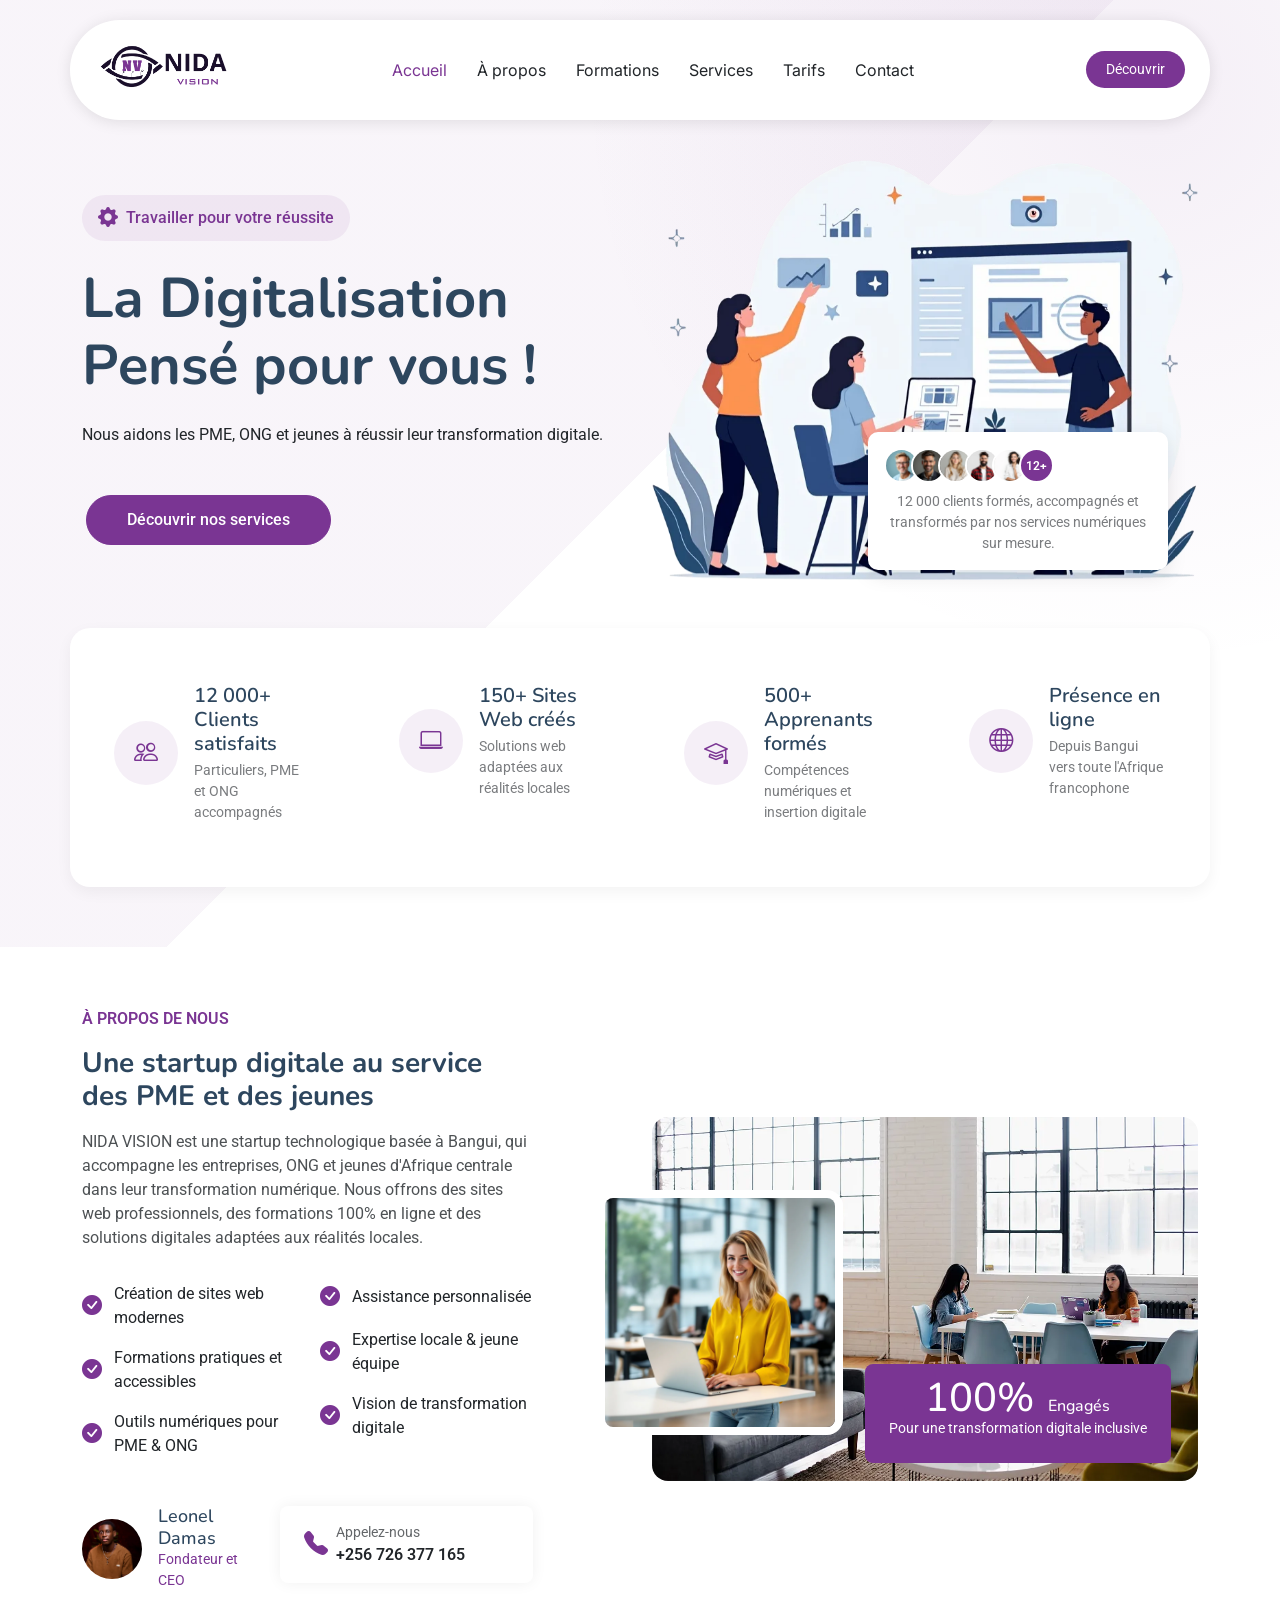
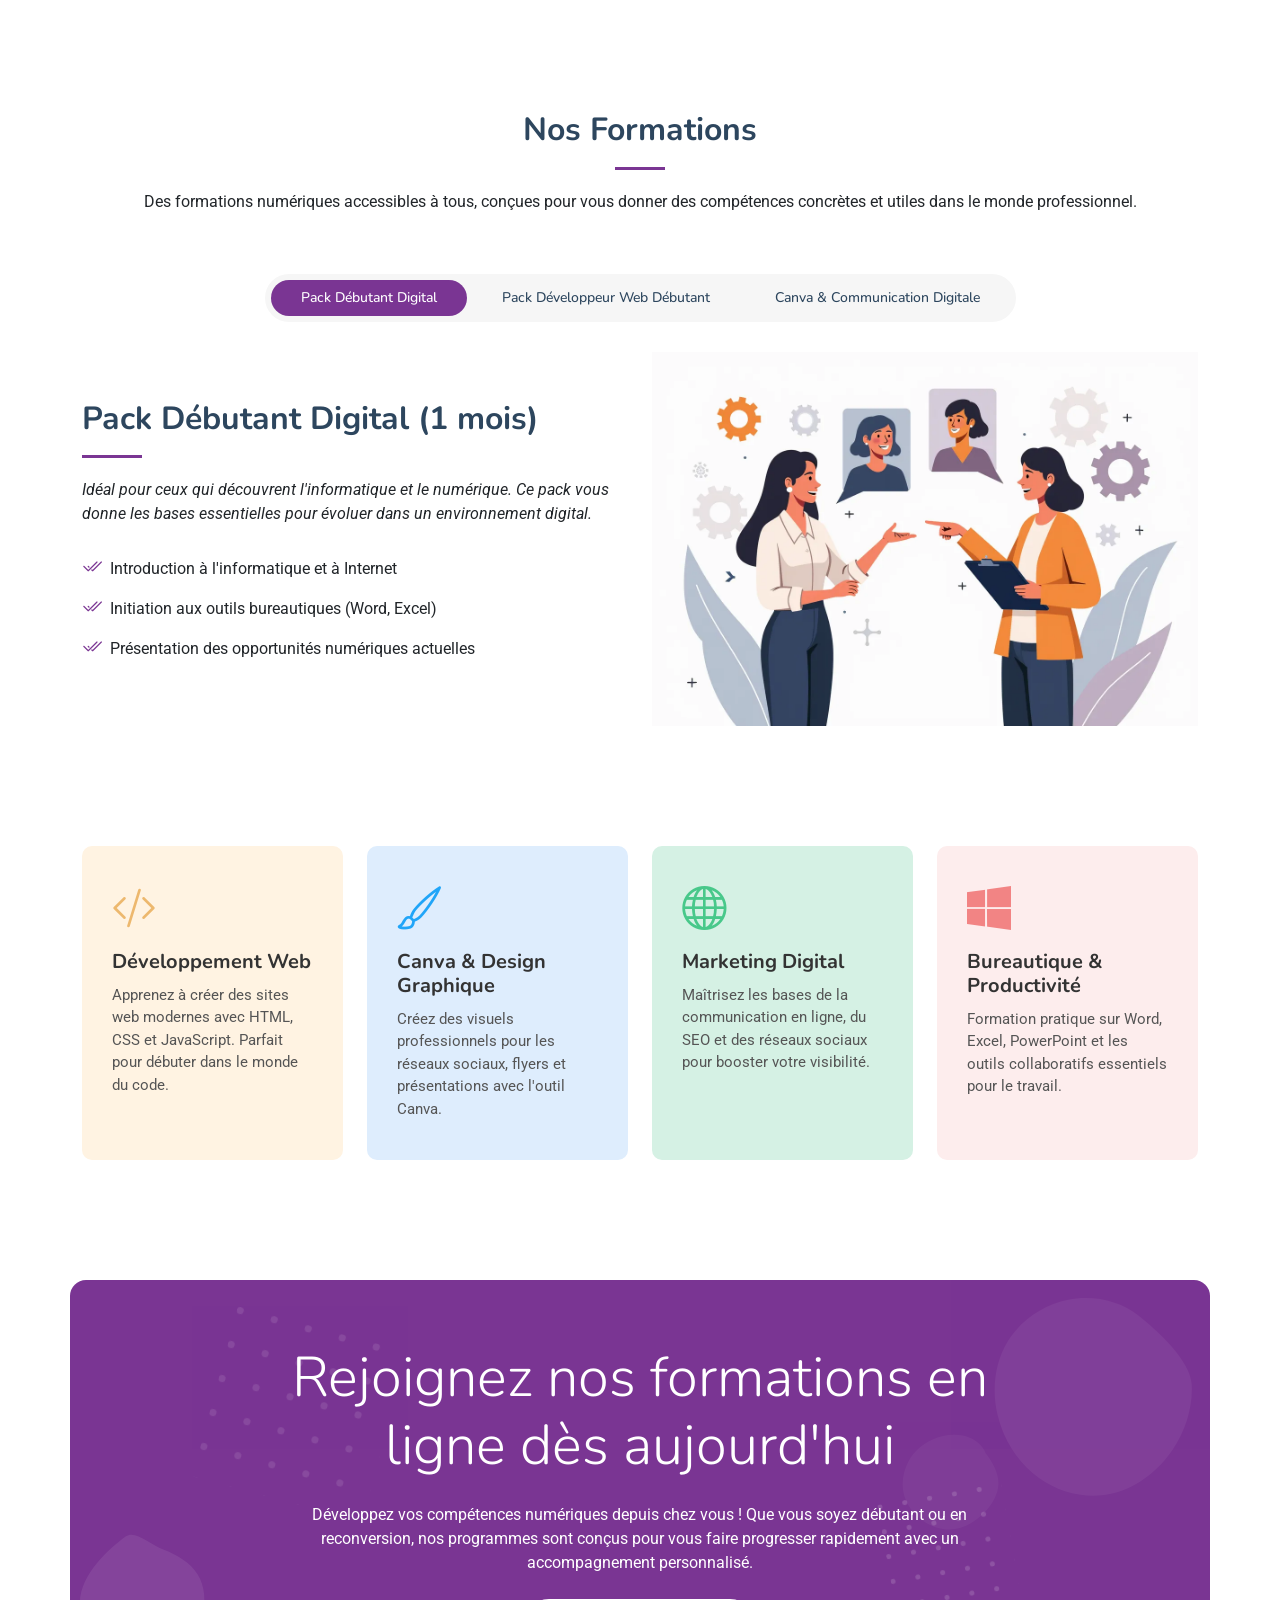
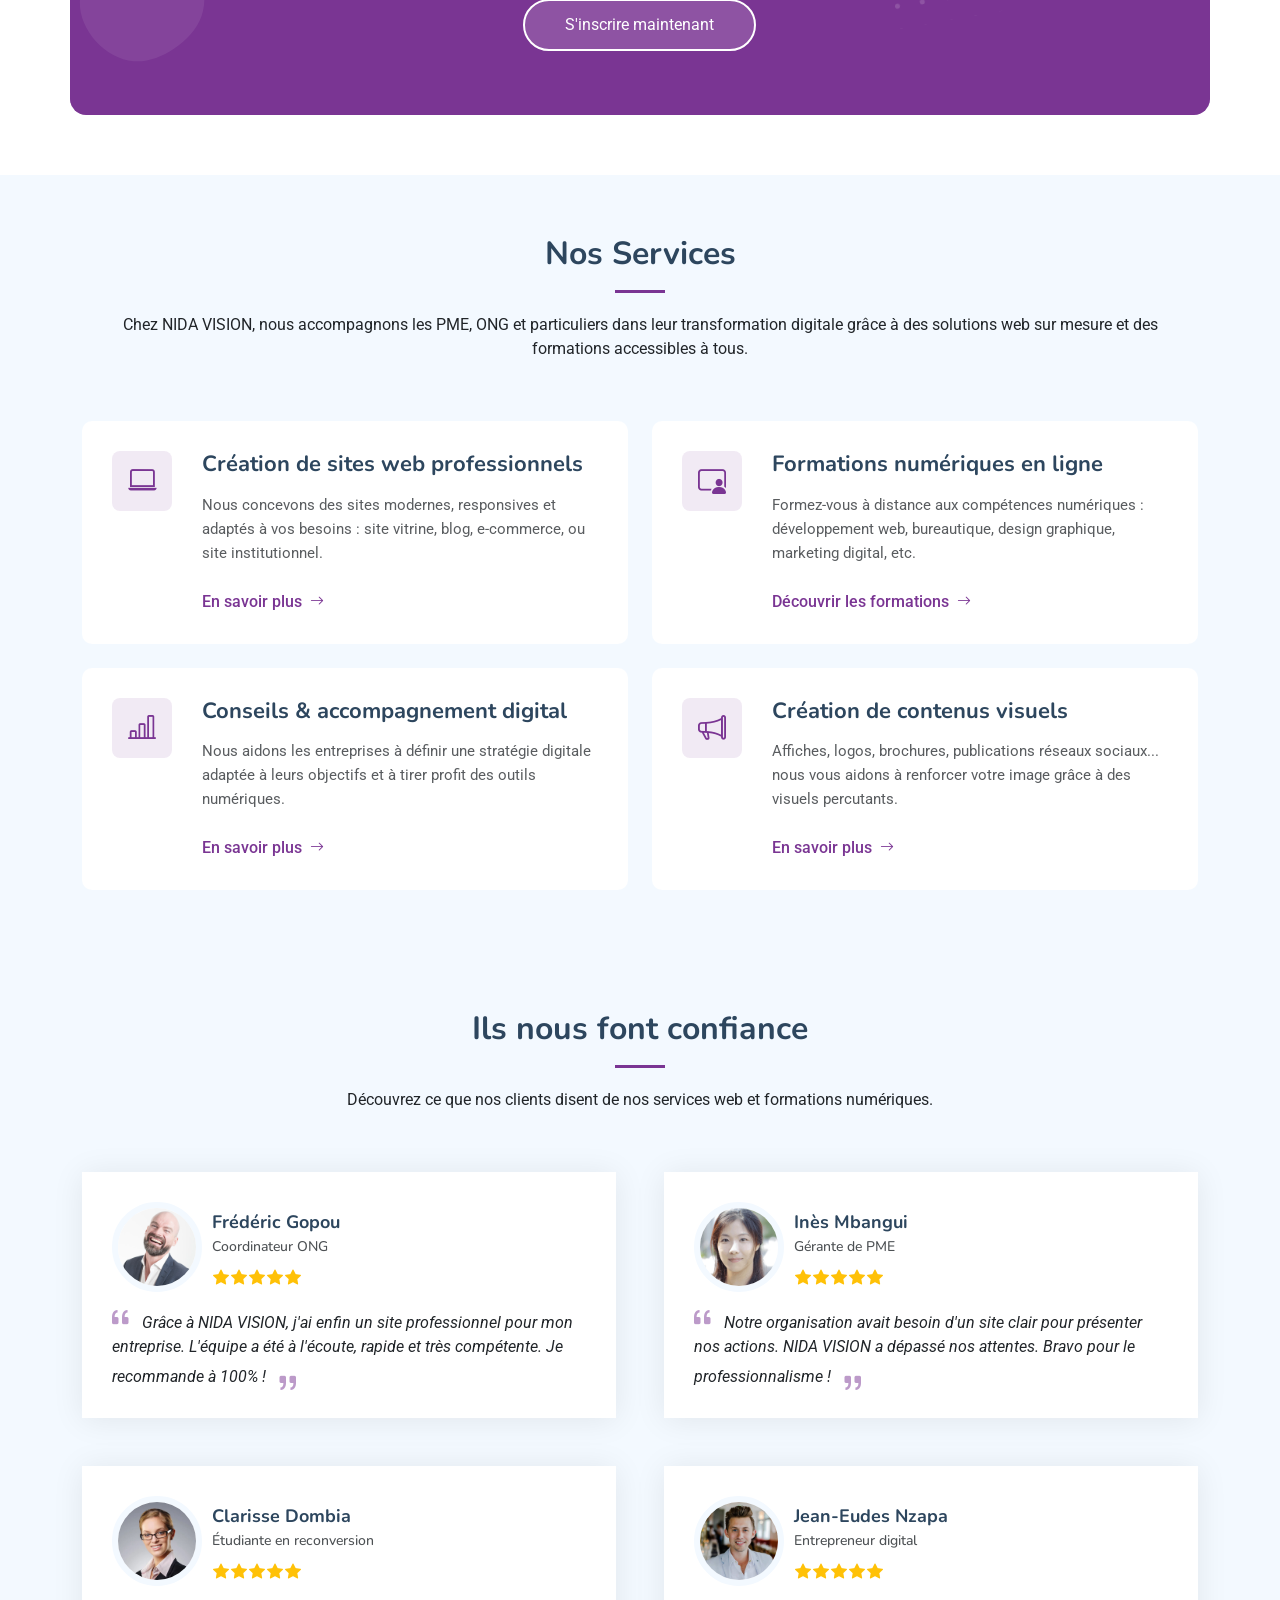
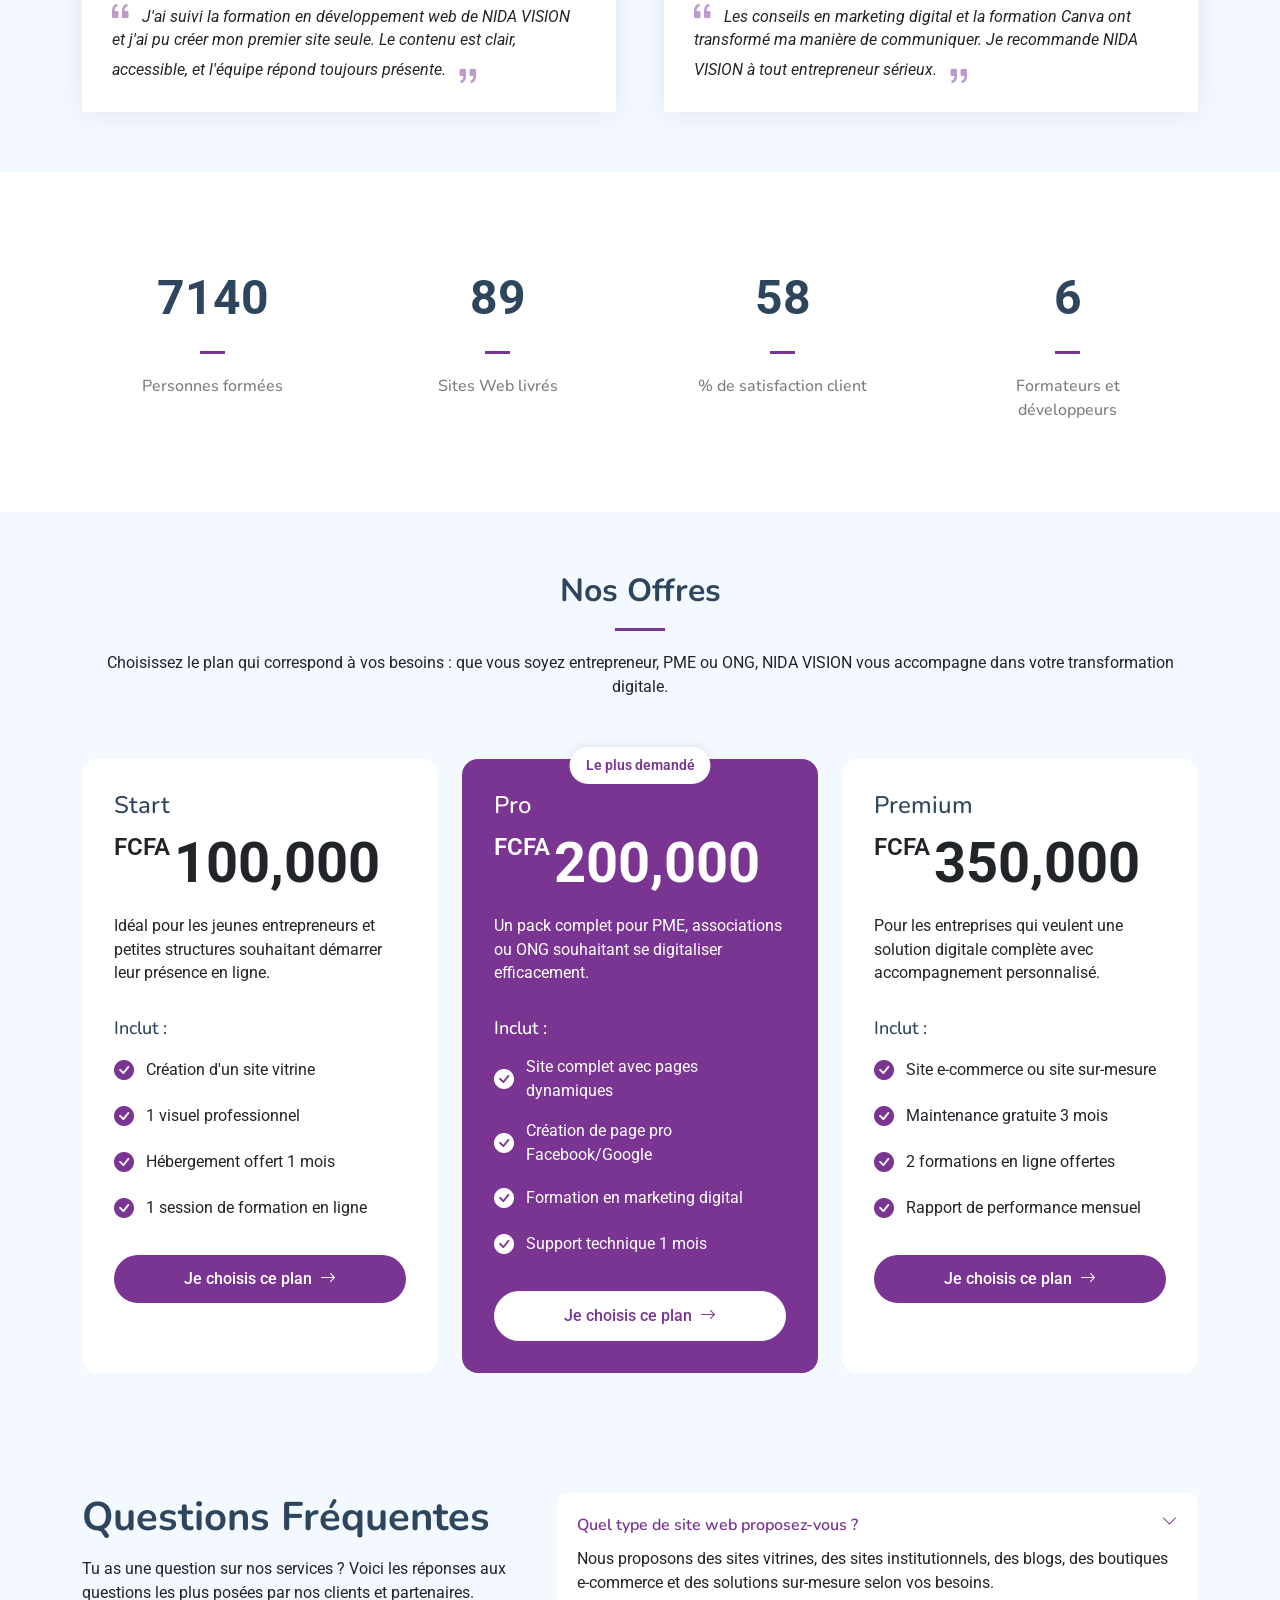
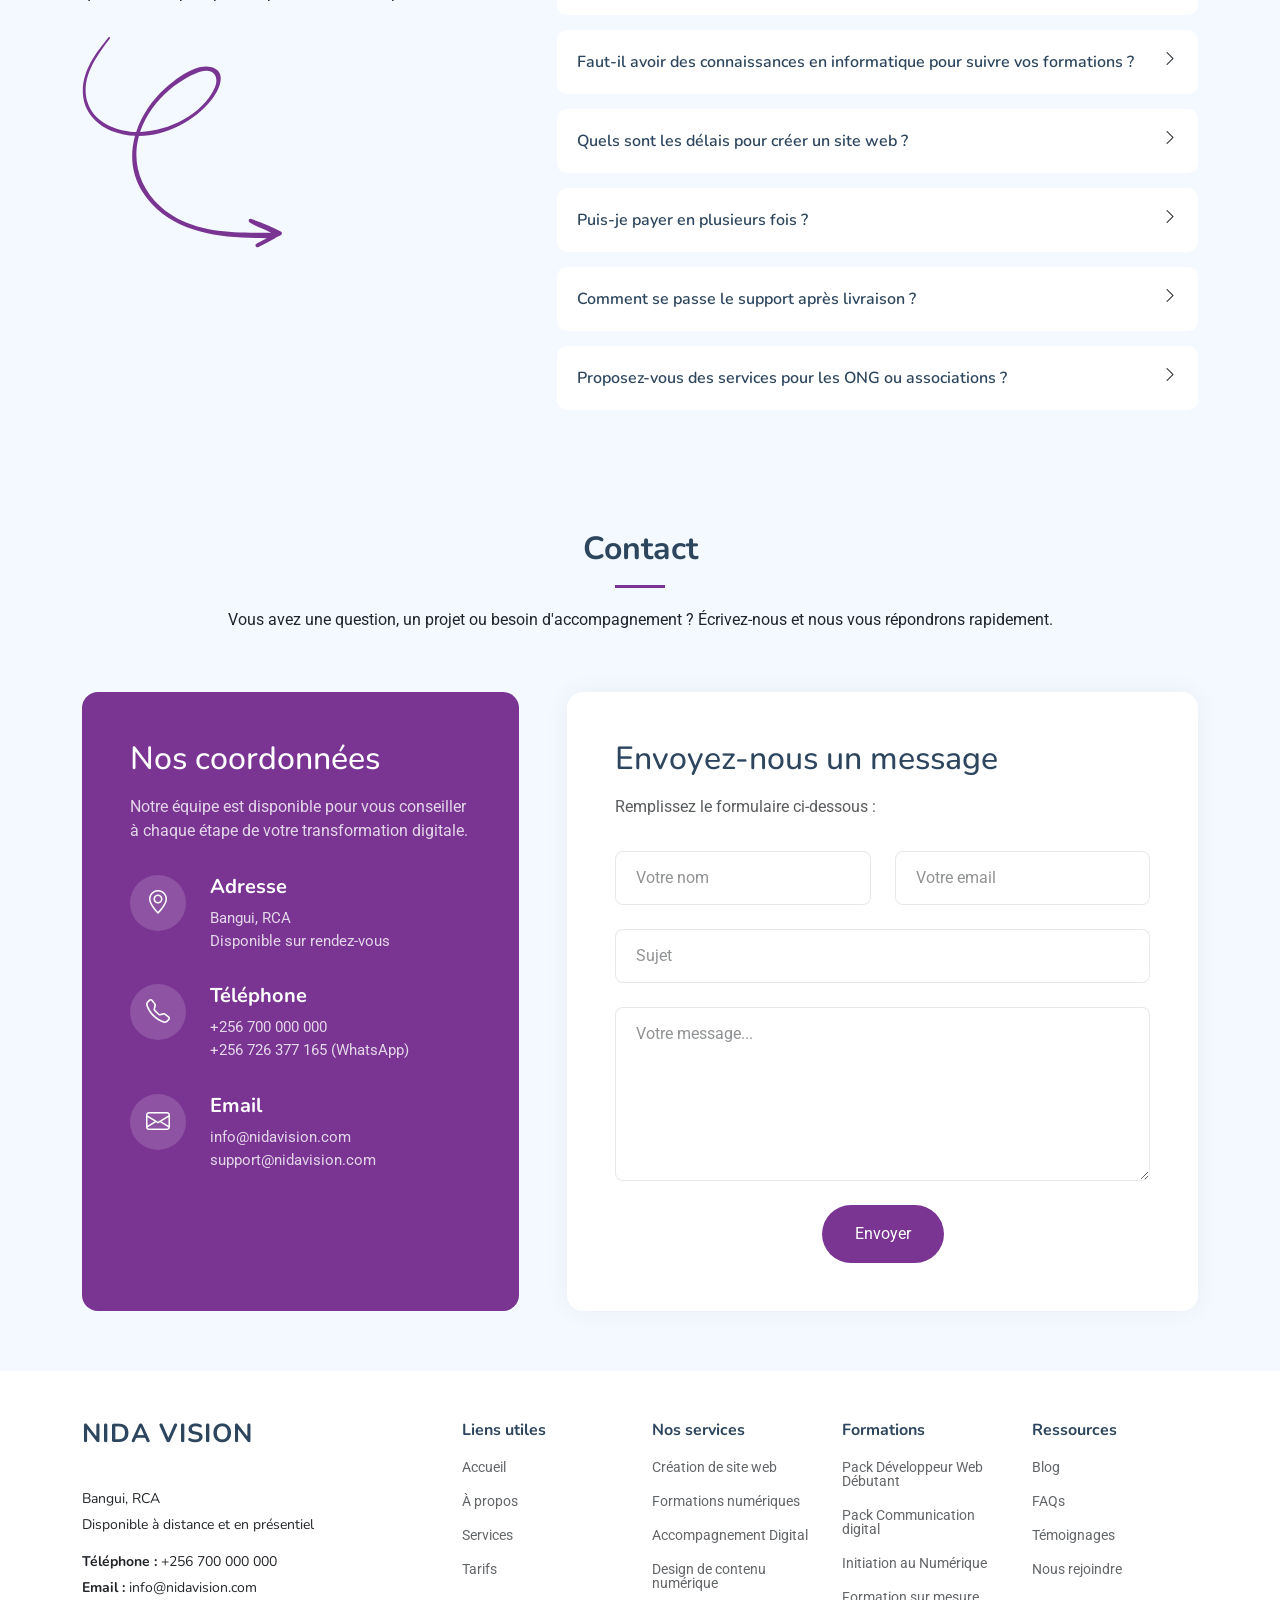
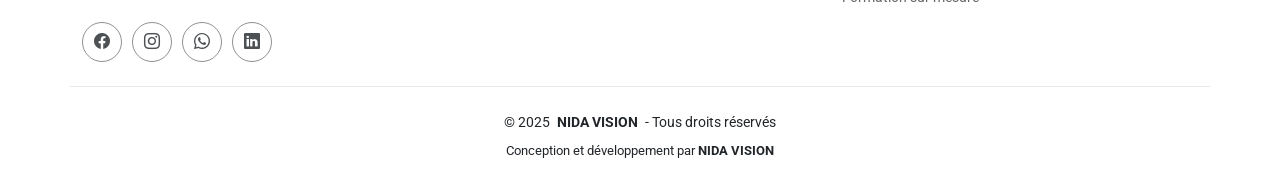
==== index.html @ 157d2151 "Premier commit - site Nida Vision" ====
<!DOCTYPE html>
<html lang="en">

<head>
  <meta charset="utf-8">
  <meta name="viewport" content="width=device-width, initial-scale=1.0">
  
  <title>NIDA VISION | Création de sites web professionnels & Formations numériques en ligne</title>
  
  <meta name="description" content="NIDA VISION est une startup basée à Bangui, spécialisée dans la création de sites internet pour PME et ONG, et dans les formations pratiques aux compétences numériques. Rejoignez la transformation digitale en Centrafrique.">
  
  <meta name="keywords" content="Nida Vision, création site web Bangui, agence web Centrafrique, formation numérique RCA, startup digitale Afrique, développement web, formation WordPress, compétences digitales, apprentissage en ligne, digitalisation PME RCA">
  
  <meta name="NIDA VISION" content="NIDA VISION">
  

  <!-- Favicons -->
  <link href="assets/logo/2.png" rel="icon">
  <link href="assets/img/apple-touch-icon.png" rel="apple-touch-icon">

  <!-- Fonts -->
  <link href="https://fonts.googleapis.com" rel="preconnect">
  <link href="https://fonts.gstatic.com" rel="preconnect" crossorigin>
  <link href="https://fonts.googleapis.com/css2?family=Roboto:ital,wght@0,100;0,300;0,400;0,500;0,700;0,900;1,100;1,300;1,400;1,500;1,700;1,900&family=Inter:wght@100;200;300;400;500;600;700;800;900&family=Nunito:ital,wght@0,200;0,300;0,400;0,500;0,600;0,700;0,800;0,900;1,200;1,300;1,400;1,500;1,600;1,700;1,800;1,900&display=swap" rel="stylesheet">

  <!-- Vendor CSS Files -->
  <link href="assets/vendor/bootstrap/css/bootstrap.min.css" rel="stylesheet">
  <link href="assets/vendor/bootstrap-icons/bootstrap-icons.css" rel="stylesheet">
  <link href="assets/vendor/aos/aos.css" rel="stylesheet">
  <link href="assets/vendor/glightbox/css/glightbox.min.css" rel="stylesheet">
  <link href="assets/vendor/swiper/swiper-bundle.min.css" rel="stylesheet">

  <!-- Main CSS File -->
  <link href="assets/css/main.css" rel="stylesheet">

  <!-- =======================================================
  * Template Name: iLanding
  * Template URL: https://bootstrapmade.com/ilanding-bootstrap-landing-page-template/
  * Updated: Nov 12 2024 with Bootstrap v5.3.3
  * Author: BootstrapMade.com
  * License: https://bootstrapmade.com/license/
  ======================================================== -->
</head>

<body class="index-page">

  <header id="header" class="header d-flex align-items-center fixed-top">
    <div class="header-container container-fluid container-xl position-relative d-flex align-items-center justify-content-between">

      <a href="index.html" class="logo d-flex align-items-center me-auto me-xl-0">
        <!-- Uncomment the line below if you also wish to use an image logo -->
        <img src="assets/logo/logo.png" alt=""> 
      </a>

      <nav id="navmenu" class="navmenu">
        <ul>
          <li><a href="#hero" class="active">Accueil</a></li>
          <li><a href="#about">À propos</a></li>
          <li><a href="#formation">Formations</a></li>
          <li><a href="#services">Services</a></li>
          <li><a href="#pricing">Tarifs</a></li>
          <li><a href="#contact">Contact</a></li>
        </ul>
        <i class="mobile-nav-toggle d-xl-none bi bi-list"></i>
      </nav>

      <a class="btn-getstarted" href="index.html#about">Découvrir</a>

    </div>
  </header>

  <main class="main">

    <!-- Hero Section -->
    <section id="hero" class="hero section">

      <div class="container" data-aos="fade-up" data-aos-delay="100">

        <div class="row align-items-center">
          <div class="col-lg-6">
            <div class="hero-content" data-aos="fade-up" data-aos-delay="200">
              <div class="company-badge mb-4">
                <i class="bi bi-gear-fill me-2"></i>
                Travailler pour votre réussite
              </div>

              <h1 class="mb-4">
                La Digitalisation<br>
                Pensé pour vous !<br>
                <span class="accent-text"></span>
              </h1>

              <p class="mb-4 mb-md-5">
                Nous aidons les PME, ONG et jeunes à réussir leur transformation digitale.
              </p>

              <div class="hero-buttons">
                <a href="#services" class="btn btn-primary me-0 me-sm-2 mx-1">Découvrir nos services</a>
              </div>
            </div>
          </div>

          <div class="col-lg-6">
            <div class="hero-image" data-aos="zoom-out" data-aos-delay="300">
              <img src="assets/img/illustration-1.webp" alt="Hero Image" class="img-fluid">

              <div class="customers-badge">
                <div class="customer-avatars">
                  <img src="assets/img/avatar-1.webp" alt="Customer 1" class="avatar">
                  <img src="assets/img/avatar-2.webp" alt="Customer 2" class="avatar">
                  <img src="assets/img/avatar-3.webp" alt="Customer 3" class="avatar">
                  <img src="assets/img/avatar-4.webp" alt="Customer 4" class="avatar">
                  <img src="assets/img/avatar-5.webp" alt="Customer 5" class="avatar">
                  <span class="avatar more">12+</span>
                </div>
                <p class="mb-0 mt-2">12 000 clients formés, accompagnés et transformés par nos services numériques sur mesure.</p>
              </div>
            </div>
          </div>
        </div>

        <div class="row stats-row gy-4 mt-5" data-aos="fade-up" data-aos-delay="500">
          <div class="col-lg-3 col-md-6">
            <div class="stat-item">
              <div class="stat-icon">
                <i class="bi bi-people"></i>
              </div>
              <div class="stat-content">
                <h4>12 000+ Clients satisfaits</h4>
                <p class="mb-0">Particuliers, PME et ONG accompagnés</p>
              </div>
            </div>
          </div>
          <div class="col-lg-3 col-md-6">
            <div class="stat-item">
              <div class="stat-icon">
                <i class="bi bi-laptop"></i>
              </div>
              <div class="stat-content">
                <h4>150+ Sites Web créés</h4>
                <p class="mb-0">Solutions web adaptées aux réalités locales</p>
              </div>
            </div>
          </div>
          <div class="col-lg-3 col-md-6">
            <div class="stat-item">
              <div class="stat-icon">
                <i class="bi bi-mortarboard"></i>
              </div>
              <div class="stat-content">
                <h4>500+ Apprenants formés</h4>
                <p class="mb-0">Compétences numériques et insertion digitale</p>
              </div>
            </div>
          </div>
          <div class="col-lg-3 col-md-6">
            <div class="stat-item">
              <div class="stat-icon">
                <i class="bi bi-globe"></i>
              </div>
              <div class="stat-content">
                <h4>Présence en ligne</h4>
                <p class="mb-0">Depuis Bangui vers toute l'Afrique francophone</p>
              </div>
            </div>
          </div>
        </div>        

    </section><!-- /Hero Section -->

    <!-- About Section -->
    <section id="about" class="about section">

      <div class="container" data-aos="fade-up" data-aos-delay="100">

        <div class="row gy-4 align-items-center justify-content-between">

          <div class="col-xl-5" data-aos="fade-up" data-aos-delay="200">
            <span class="about-meta">À PROPOS DE NOUS</span>
            <h2 class="about-title">Une startup digitale au service des PME et des jeunes</h2>
            <p class="about-description">
              NIDA VISION est une startup technologique basée à Bangui, qui accompagne les entreprises, ONG et jeunes d'Afrique centrale dans leur transformation numérique. 
              Nous offrons des sites web professionnels, des formations 100% en ligne et des solutions digitales adaptées aux réalités locales.
            </p>
          
            <div class="row feature-list-wrapper">
              <div class="col-md-6">
                <ul class="feature-list">
                  <li><i class="bi bi-check-circle-fill"></i> Création de sites web modernes</li>
                  <li><i class="bi bi-check-circle-fill"></i> Formations pratiques et accessibles</li>
                  <li><i class="bi bi-check-circle-fill"></i> Outils numériques pour PME & ONG</li>
                </ul>
              </div>
              <div class="col-md-6">
                <ul class="feature-list">
                  <li><i class="bi bi-check-circle-fill"></i> Assistance personnalisée</li>
                  <li><i class="bi bi-check-circle-fill"></i> Expertise locale & jeune équipe</li>
                  <li><i class="bi bi-check-circle-fill"></i> Vision de transformation digitale</li>
                </ul>
              </div>
            </div>
          
            <div class="info-wrapper">
              <div class="row gy-4">
                <div class="col-lg-5">
                  <div class="profile d-flex align-items-center gap-3">
                    <img src="assets/img/avatar-leonel.jpg" alt="Leonel Damas" class="profile-image">
                    <div>
                      <h4 class="profile-name">Leonel Damas</h4>
                      <p class="profile-position">Fondateur et CEO</p>
                    </div>
                  </div>
                </div>
                <div class="col-lg-7">
                  <div class="contact-info d-flex align-items-center gap-2">
                    <i class="bi bi-telephone-fill"></i>
                    <div>
                      <p class="contact-label">Appelez-nous</p>
                      <p class="contact-number">+256 726 377 165</p>
                    </div>
                  </div>
                </div>
              </div>
            </div>
          </div>
          
          <div class="col-xl-6" data-aos="fade-up" data-aos-delay="300">
            <div class="image-wrapper">
              <div class="images position-relative" data-aos="zoom-out" data-aos-delay="400">
                <img src="assets/img/about-5.webp" alt="Business Meeting" class="img-fluid main-image rounded-4">
                <img src="assets/img/about-2.webp" alt="Team Discussion" class="img-fluid small-image rounded-4">
              </div>
              <div class="experience-badge floating">
                <h3>100% <span>Engagés</span></h3>
                <p>Pour une transformation digitale inclusive</p>
              </div>              
            </div>
          </div>
        </div>

      </div>

    </section><!-- /About Section -->

  <!-- Formations Section -->
<section id="formation" class="features section">

  <!-- Section Title -->
  <div class="container section-title" data-aos="fade-up">
    <h2>Nos Formations</h2>
    <p>Des formations numériques accessibles à tous, conçues pour vous donner des compétences concrètes et utiles dans le monde professionnel.</p>
  </div><!-- End Section Title -->

  <div class="container">

    <div class="d-flex justify-content-center">

      <ul class="nav nav-tabs" data-aos="fade-up" data-aos-delay="100">

        <li class="nav-item">
          <a class="nav-link active show" data-bs-toggle="tab" data-bs-target="#features-tab-1">
            <h4>Pack Débutant Digital</h4>
          </a>
        </li>

        <li class="nav-item">
          <a class="nav-link" data-bs-toggle="tab" data-bs-target="#features-tab-2">
            <h4>Pack Développeur Web Débutant</h4>
          </a>
        </li>

        <li class="nav-item">
          <a class="nav-link" data-bs-toggle="tab" data-bs-target="#features-tab-3">
            <h4>Canva & Communication Digitale</h4>
          </a>
        </li>

      </ul>

    </div>

    <div class="tab-content" data-aos="fade-up" data-aos-delay="200">

      <!-- Pack 1 -->
      <div class="tab-pane fade active show" id="features-tab-1">
        <div class="row">
          <div class="col-lg-6 order-2 order-lg-1 mt-3 mt-lg-0 d-flex flex-column justify-content-center">
            <h3>Pack Débutant Digital (1 mois)</h3>
            <p class="fst-italic">
              Idéal pour ceux qui découvrent l'informatique et le numérique. Ce pack vous donne les bases essentielles pour évoluer dans un environnement digital.
            </p>
            <ul>
              <li><i class="bi bi-check2-all"></i> Introduction à l'informatique et à Internet</li>
              <li><i class="bi bi-check2-all"></i> Initiation aux outils bureautiques (Word, Excel)</li>
              <li><i class="bi bi-check2-all"></i> Présentation des opportunités numériques actuelles</li>
            </ul>
          </div>
          <div class="col-lg-6 order-1 order-lg-2 text-center">
            <img src="assets/img/features-illustration-3.webp" alt="Pack Débutant Digital" class="img-fluid">
          </div>
        </div>
      </div>

      <!-- Pack 2 (Dev Web) -->
      <div class="tab-pane fade" id="features-tab-2">
        <div class="row">
          <div class="col-lg-6 order-2 order-lg-1 mt-3 mt-lg-0 d-flex flex-column justify-content-center">
            <h3>Pack Développeur Web Débutant (2 mois)</h3>
            <p class="fst-italic">
              Cette formation vous initie au développement web, avec des bases solides en HTML, CSS et JavaScript. Elle est conçue pour ceux qui souhaitent commencer une carrière tech.
            </p>
            <ul>
              <li><i class="bi bi-check2-all"></i> Bases du HTML et structuration de pages web</li>
              <li><i class="bi bi-check2-all"></i> Mise en forme avec CSS (flex, grid, responsive)</li>
              <li><i class="bi bi-check2-all"></i> Introduction à JavaScript (interactions simples)</li>
              <li><i class="bi bi-check2-all"></i> Projet final : création d'un mini-site web</li>
            </ul>
          </div>
          <div class="col-lg-6 order-1 order-lg-2 text-center">
            <img src="assets/img/illustration-1.webp" alt="Formation Développeur Web" class="img-fluid">
          </div>
        </div>
      </div>

      <!-- Pack 3 -->
      <div class="tab-pane fade" id="features-tab-3">
        <div class="row">
          <div class="col-lg-6 order-2 order-lg-1 mt-3 mt-lg-0 d-flex flex-column justify-content-center">
            <h3>Canva & Communication Digitale (3 semaines)</h3>
            <ul>
              <li><i class="bi bi-check2-all"></i> Création de visuels professionnels avec Canva</li>
              <li><i class="bi bi-check2-all"></i> Notions de branding, identité visuelle et réseaux sociaux</li>
              <li><i class="bi bi-check2-all"></i> Outils gratuits pour les petites structures</li>
            </ul>
            <p class="fst-italic">
              Idéal pour les jeunes entrepreneurs, community managers débutants ou ONG souhaitant mieux communiquer en ligne.
            </p>
          </div>
          <div class="col-lg-6 order-1 order-lg-2 text-center">
            <img src="assets/img/features-illustration-2.webp" alt="Formation Canva" class="img-fluid">
          </div>
        </div>
      </div>

    </div>

  </div>

</section>
<!-- /Formations Section -->

    <!-- Features Cards Section -->
<section id="features-cards" class="features-cards section">
  <div class="container">
    <div class="row gy-4">

      <div class="col-xl-3 col-md-6" data-aos="zoom-in" data-aos-delay="100">
        <div class="feature-box orange">
          <i class="bi bi-code-slash"></i>
          <h4>Développement Web</h4>
          <p>Apprenez à créer des sites web modernes avec HTML, CSS et JavaScript. Parfait pour débuter dans le monde du code.</p>
        </div>
      </div><!-- End Feature Box-->

      <div class="col-xl-3 col-md-6" data-aos="zoom-in" data-aos-delay="200">
        <div class="feature-box blue">
          <i class="bi bi-brush"></i>
          <h4>Canva & Design Graphique</h4>
          <p>Créez des visuels professionnels pour les réseaux sociaux, flyers et présentations avec l'outil Canva.</p>
        </div>
      </div><!-- End Feature Box-->

      <div class="col-xl-3 col-md-6" data-aos="zoom-in" data-aos-delay="300">
        <div class="feature-box green">
          <i class="bi bi-globe"></i>
          <h4>Marketing Digital</h4>
          <p>Maîtrisez les bases de la communication en ligne, du SEO et des réseaux sociaux pour booster votre visibilité.</p>
        </div>
      </div><!-- End Feature Box-->

      <div class="col-xl-3 col-md-6" data-aos="zoom-in" data-aos-delay="400">
        <div class="feature-box red">
          <i class="bi bi-windows"></i>
          <h4>Bureautique & Productivité</h4>
          <p>Formation pratique sur Word, Excel, PowerPoint et les outils collaboratifs essentiels pour le travail.</p>
        </div>
      </div><!-- End Feature Box-->

    </div>
  </div>
</section>
<!-- /Features Cards Section -->

   <!-- Call To Action Section -->
<section id="call-to-action" class="call-to-action section">

  <div class="container" data-aos="fade-up" data-aos-delay="100">

    <div class="row content justify-content-center align-items-center position-relative">
      <div class="col-lg-8 mx-auto text-center">
        <h2 class="display-4 mb-4">Rejoignez nos formations en ligne dès aujourd'hui</h2>
        <p class="mb-4">Développez vos compétences numériques depuis chez vous ! Que vous soyez débutant ou en reconversion, nos programmes sont conçus pour vous faire progresser rapidement avec un accompagnement personnalisé.</p>
        <a href="formation-application.html" target="_blank" class="btn btn-cta">S'inscrire maintenant</a>
      </div>

      <!-- Abstract Background Elements -->
      <div class="shape shape-1">
        <svg viewBox="0 0 200 200" xmlns="http://www.w3.org/2000/svg">
          <path d="M47.1,-57.1C59.9,-45.6,68.5,-28.9,71.4,-10.9C74.2,7.1,71.3,26.3,61.5,41.1C51.7,55.9,35,66.2,16.9,69.2C-1.3,72.2,-21,67.8,-36.9,57.9C-52.8,48,-64.9,32.6,-69.1,15.1C-73.3,-2.4,-69.5,-22,-59.4,-37.1C-49.3,-52.2,-32.8,-62.9,-15.7,-64.9C1.5,-67,34.3,-68.5,47.1,-57.1Z" transform="translate(100 100)"></path>
        </svg>
      </div>

      <div class="shape shape-2">
        <svg viewBox="0 0 200 200" xmlns="http://www.w3.org/2000/svg">
          <path d="M41.3,-49.1C54.4,-39.3,66.6,-27.2,71.1,-12.1C75.6,3,72.4,20.9,63.3,34.4C54.2,47.9,39.2,56.9,23.2,62.3C7.1,67.7,-10,69.4,-24.8,64.1C-39.7,58.8,-52.3,46.5,-60.1,31.5C-67.9,16.4,-70.9,-1.4,-66.3,-16.6C-61.8,-31.8,-49.7,-44.3,-36.3,-54C-22.9,-63.7,-8.2,-70.6,3.6,-75.1C15.4,-79.6,28.2,-58.9,41.3,-49.1Z" transform="translate(100 100)"></path>
        </svg>
      </div>

      <!-- Dot Pattern Groups -->
      <div class="dots dots-1">
        <svg viewBox="0 0 100 100" xmlns="http://www.w3.org/2000/svg">
          <pattern id="dot-pattern" x="0" y="0" width="20" height="20" patternUnits="userSpaceOnUse">
            <circle cx="2" cy="2" r="2" fill="currentColor"></circle>
          </pattern>
          <rect width="100" height="100" fill="url(#dot-pattern)"></rect>
        </svg>
      </div>

      <div class="dots dots-2">
        <svg viewBox="0 0 100 100" xmlns="http://www.w3.org/2000/svg">
          <pattern id="dot-pattern-2" x="0" y="0" width="20" height="20" patternUnits="userSpaceOnUse">
            <circle cx="2" cy="2" r="2" fill="currentColor"></circle>
          </pattern>
          <rect width="100" height="100" fill="url(#dot-pattern-2)"></rect>
        </svg>
      </div>

      <div class="shape shape-3">
        <svg viewBox="0 0 200 200" xmlns="http://www.w3.org/2000/svg">
          <path d="M43.3,-57.1C57.4,-46.5,71.1,-32.6,75.3,-16.2C79.5,0.2,74.2,19.1,65.1,35.3C56,51.5,43.1,65,27.4,71.7C11.7,78.4,-6.8,78.3,-23.9,72.4C-41,66.5,-56.7,54.8,-65.4,39.2C-74.1,23.6,-75.8,4,-71.7,-13.2C-67.6,-30.4,-57.7,-45.2,-44.3,-56.1C-30.9,-67,-15.5,-74,0.7,-74.9C16.8,-75.8,33.7,-70.7,43.3,-57.1Z" transform="translate(100 100)"></path>
        </svg>
      </div>
    </div>

  </div>

</section>
<!-- /Call To Action Section -->

  <!-- Services Section -->
<section id="services" class="services section light-background">

  <!-- Section Title -->
  <div class="container section-title" data-aos="fade-up">
    <h2>Nos Services</h2>
    <p>Chez NIDA VISION, nous accompagnons les PME, ONG et particuliers dans leur transformation digitale grâce à des solutions web sur mesure et des formations accessibles à tous.</p>
  </div><!-- End Section Title -->

  <div class="container" data-aos="fade-up" data-aos-delay="100">
    <div class="row g-4">

      <div class="col-lg-6" data-aos="fade-up" data-aos-delay="100">
        <div class="service-card d-flex">
          <div class="icon flex-shrink-0">
            <i class="bi bi-laptop"></i>
          </div>
          <div>
            <h3>Création de sites web professionnels</h3>
            <p>Nous concevons des sites modernes, responsives et adaptés à vos besoins : site vitrine, blog, e-commerce, ou site institutionnel.</p>
            <a href="service-web.html" class="read-more">En savoir plus <i class="bi bi-arrow-right"></i></a>
          </div>
        </div>
      </div><!-- End Service Card -->

      <div class="col-lg-6" data-aos="fade-up" data-aos-delay="200">
        <div class="service-card d-flex">
          <div class="icon flex-shrink-0">
            <i class="bi bi-person-video3"></i>
          </div>
          <div>
            <h3>Formations numériques en ligne</h3>
            <p>Formez-vous à distance aux compétences numériques : développement web, bureautique, design graphique, marketing digital, etc.</p>
            <a href="service-formation.html" class="read-more">Découvrir les formations <i class="bi bi-arrow-right"></i></a>
          </div>
        </div>
      </div><!-- End Service Card -->

      <div class="col-lg-6" data-aos="fade-up" data-aos-delay="300">
        <div class="service-card d-flex">
          <div class="icon flex-shrink-0">
            <i class="bi bi-bar-chart-line"></i>
          </div>
          <div>
            <h3>Conseils & accompagnement digital</h3>
            <p>Nous aidons les entreprises à définir une stratégie digitale adaptée à leurs objectifs et à tirer profit des outils numériques.</p>
            <a href="service-conseil.html" class="read-more">En savoir plus <i class="bi bi-arrow-right"></i></a>
          </div>
        </div>
      </div><!-- End Service Card -->

      <div class="col-lg-6" data-aos="fade-up" data-aos-delay="400">
        <div class="service-card d-flex">
          <div class="icon flex-shrink-0">
            <i class="bi bi-megaphone"></i>
          </div>
          <div>
            <h3>Création de contenus visuels</h3>
            <p>Affiches, logos, brochures, publications réseaux sociaux... nous vous aidons à renforcer votre image grâce à des visuels percutants.</p>
            <a href="service-visuel.html" class="read-more">En savoir plus <i class="bi bi-arrow-right"></i></a>
          </div>
        </div>
      </div><!-- End Service Card -->

    </div>
  </div>
</section><!-- /Services Section -->


    <!-- Clients Section -->
     <!-- 
     <section id="clients" class="clients section">

      <div class="container" data-aos="fade-up" data-aos-delay="100">

        <div class="swiper init-swiper">
          <script type="application/json" class="swiper-config">
            {
              "loop": true,
              "speed": 600,
              "autoplay": {
                "delay": 5000
              },
              "slidesPerView": "auto",
              "pagination": {
                "el": ".swiper-pagination",
                "type": "bullets",
                "clickable": true
              },
              "breakpoints": {
                "320": {
                  "slidesPerView": 2,
                  "spaceBetween": 40
                },
                "480": {
                  "slidesPerView": 3,
                  "spaceBetween": 60
                },
                "640": {
                  "slidesPerView": 4,
                  "spaceBetween": 80
                },
                "992": {
                  "slidesPerView": 6,
                  "spaceBetween": 120
                }
              }
            }
          </script>
          <div class="swiper-wrapper align-items-center">
            <div class="swiper-slide"><img src="assets/img/clients/client-1.png" class="img-fluid" alt=""></div>
            <div class="swiper-slide"><img src="assets/img/clients/client-2.png" class="img-fluid" alt=""></div>
            <div class="swiper-slide"><img src="assets/img/clients/client-3.png" class="img-fluid" alt=""></div>
            <div class="swiper-slide"><img src="assets/img/clients/client-4.png" class="img-fluid" alt=""></div>
            <div class="swiper-slide"><img src="assets/img/clients/client-5.png" class="img-fluid" alt=""></div>
            <div class="swiper-slide"><img src="assets/img/clients/client-6.png" class="img-fluid" alt=""></div>
            <div class="swiper-slide"><img src="assets/img/clients/client-7.png" class="img-fluid" alt=""></div>
            <div class="swiper-slide"><img src="assets/img/clients/client-8.png" class="img-fluid" alt=""></div>
          </div>
          <div class="swiper-pagination"></div>
        </div>

      </div>

    </section>
     -->
   <!-- /Clients Section -->

   <!-- Testimonials Section -->
<section id="testimonials" class="testimonials section light-background">

  <!-- Section Title -->
  <div class="container section-title" data-aos="fade-up">
    <h2>Ils nous font confiance</h2>
    <p>Découvrez ce que nos clients disent de nos services web et formations numériques.</p>
  </div><!-- End Section Title -->

  <div class="container">
    <div class="row g-5">

      <div class="col-lg-6" data-aos="fade-up" data-aos-delay="100">
        <div class="testimonial-item">
          <img src="assets/img/testimonials/testimonials-1.jpg" class="testimonial-img" alt="">
          <h3>Frédéric Gopou</h3>
          <h4>Coordinateur ONG</h4>
          <div class="stars">
            <i class="bi bi-star-fill"></i><i class="bi bi-star-fill"></i><i class="bi bi-star-fill"></i><i class="bi bi-star-fill"></i><i class="bi bi-star-fill"></i>
          </div>
          <p>
            <i class="bi bi-quote quote-icon-left"></i>
            <span>Grâce à NIDA VISION, j'ai enfin un site professionnel pour mon entreprise. L'équipe a été à l'écoute, rapide et très compétente. Je recommande à 100% !</span>
            <i class="bi bi-quote quote-icon-right"></i>
          </p>
        </div>
      </div><!-- End testimonial item -->

      <div class="col-lg-6" data-aos="fade-up" data-aos-delay="200">
        <div class="testimonial-item">
          <img src="assets/img/testimonials/testimonials-2.jpg" class="testimonial-img" alt="">
          <h3>Inès Mbangui</h3>
          <h4>Gérante de PME</h4>
          <div class="stars">
            <i class="bi bi-star-fill"></i><i class="bi bi-star-fill"></i><i class="bi bi-star-fill"></i><i class="bi bi-star-fill"></i><i class="bi bi-star-fill"></i>
          </div>
          <p>
            <i class="bi bi-quote quote-icon-left"></i>
            <span>Notre organisation avait besoin d'un site clair pour présenter nos actions. NIDA VISION a dépassé nos attentes. Bravo pour le professionnalisme !</span>
            <i class="bi bi-quote quote-icon-right"></i>
          </p>
        </div>
      </div><!-- End testimonial item -->

      <div class="col-lg-6" data-aos="fade-up" data-aos-delay="300">
        <div class="testimonial-item">
          <img src="assets/img/testimonials/testimonials-3.jpg" class="testimonial-img" alt="">
          <h3>Clarisse Dombia</h3>
          <h4>Étudiante en reconversion</h4>
          <div class="stars">
            <i class="bi bi-star-fill"></i><i class="bi bi-star-fill"></i><i class="bi bi-star-fill"></i><i class="bi bi-star-fill"></i><i class="bi bi-star-fill"></i>
          </div>
          <p>
            <i class="bi bi-quote quote-icon-left"></i>
            <span>J'ai suivi la formation en développement web de NIDA VISION et j'ai pu créer mon premier site seule. Le contenu est clair, accessible, et l'équipe répond toujours présente.</span>
            <i class="bi bi-quote quote-icon-right"></i>
          </p>
        </div>
      </div><!-- End testimonial item -->

      <div class="col-lg-6" data-aos="fade-up" data-aos-delay="400">
        <div class="testimonial-item">
          <img src="assets/img/testimonials/testimonials-4.jpg" class="testimonial-img" alt="">
          <h3>Jean-Eudes Nzapa</h3>
          <h4>Entrepreneur digital</h4>
          <div class="stars">
            <i class="bi bi-star-fill"></i><i class="bi bi-star-fill"></i><i class="bi bi-star-fill"></i><i class="bi bi-star-fill"></i><i class="bi bi-star-fill"></i>
          </div>
          <p>
            <i class="bi bi-quote quote-icon-left"></i>
            <span>Les conseils en marketing digital et la formation Canva ont transformé ma manière de communiquer. Je recommande NIDA VISION à tout entrepreneur sérieux.</span>
            <i class="bi bi-quote quote-icon-right"></i>
          </p>
        </div>
      </div><!-- End testimonial item -->

    </div>
  </div>
</section><!-- /Testimonials Section -->


  <!-- Stats Section -->
<section id="stats" class="stats section">

  <div class="container" data-aos="fade-up" data-aos-delay="100">

    <div class="row gy-4">

      <div class="col-lg-3 col-md-6">
        <div class="stats-item text-center w-100 h-100">
          <span data-purecounter-start="0" data-purecounter-end="12000" data-purecounter-duration="2" class="purecounter"></span>
          <p>Personnes formées</p>
        </div>
      </div><!-- End Stats Item -->

      <div class="col-lg-3 col-md-6">
        <div class="stats-item text-center w-100 h-100">
          <span data-purecounter-start="0" data-purecounter-end="150" data-purecounter-duration="2" class="purecounter"></span>
          <p>Sites Web livrés</p>
        </div>
      </div><!-- End Stats Item -->

      <div class="col-lg-3 col-md-6">
        <div class="stats-item text-center w-100 h-100">
          <span data-purecounter-start="0" data-purecounter-end="98" data-purecounter-duration="2" class="purecounter"></span>
          <p>% de satisfaction client</p>
        </div>
      </div><!-- End Stats Item -->

      <div class="col-lg-3 col-md-6">
        <div class="stats-item text-center w-100 h-100">
          <span data-purecounter-start="0" data-purecounter-end="10" data-purecounter-duration="2" class="purecounter"></span>
          <p>Formateurs et développeurs</p>
        </div>
      </div><!-- End Stats Item -->

    </div>

  </div>

</section><!-- /Stats Section -->
   <!-- Pricing Section -->
<section id="pricing" class="pricing section light-background">

  <!-- Section Title -->
  <div class="container section-title" data-aos="fade-up">
    <h2>Nos Offres</h2>
    <p>Choisissez le plan qui correspond à vos besoins : que vous soyez entrepreneur, PME ou ONG, NIDA VISION vous accompagne dans votre transformation digitale.</p>
  </div><!-- End Section Title -->

  <div class="container" data-aos="fade-up" data-aos-delay="100">

    <div class="row g-4 justify-content-center">

      <!-- Start Plan -->
      <div class="col-lg-4" data-aos="fade-up" data-aos-delay="100">
        <div class="pricing-card">
          <h3>Start</h3>
          <div class="price">
            <span class="currency">FCFA</span>
            <span class="amount">100,000</span>
          </div>
          <p class="description">Idéal pour les jeunes entrepreneurs et petites structures souhaitant démarrer leur présence en ligne.</p>

          <h4>Inclut :</h4>
          <ul class="features-list">
            <li><i class="bi bi-check-circle-fill"></i> Création d'un site vitrine</li>
            <li><i class="bi bi-check-circle-fill"></i> 1 visuel professionnel</li>
            <li><i class="bi bi-check-circle-fill"></i> Hébergement offert 1 mois</li>
            <li><i class="bi bi-check-circle-fill"></i> 1 session de formation en ligne</li>
          </ul>

          <a href="" class="btn btn-primary" data-bs-toggle="modal" data-bs-target="#planModal" data-plan="Start">
            Je choisis ce plan
            <i class="bi bi-arrow-right"></i>
          </a>
        </div>
      </div>

      <!-- Pro Plan -->
      <div class="col-lg-4" data-aos="fade-up" data-aos-delay="200">
        <div class="pricing-card popular">
          <div class="popular-badge">Le plus demandé</div>
          <h3>Pro</h3>
          <div class="price">
            <span class="currency">FCFA</span>
            <span class="amount">200,000</span>
          </div>
          <p class="description">Un pack complet pour PME, associations ou ONG souhaitant se digitaliser efficacement.</p>

          <h4>Inclut :</h4>
          <ul class="features-list">
            <li><i class="bi bi-check-circle-fill"></i> Site complet avec pages dynamiques</li>
            <li><i class="bi bi-check-circle-fill"></i> Création de page pro Facebook/Google</li>
            <li><i class="bi bi-check-circle-fill"></i> Formation en marketing digital</li>
            <li><i class="bi bi-check-circle-fill"></i> Support technique 1 mois</li>
          </ul>

          <a href="https://forms.gle/ton-form" class="btn btn-light" data-bs-toggle="modal" data-bs-target="#planModal" data-plan="Pro">
            Je choisis ce plan
            <i class="bi bi-arrow-right"></i>
          </a>
        </div>
      </div>

      <!-- Premium Plan -->
      <div class="col-lg-4" data-aos="fade-up" data-aos-delay="300">
        <div class="pricing-card">
          <h3>Premium</h3>
          <div class="price">
            <span class="currency">FCFA</span>
            <span class="amount">350,000</span>
          </div>
          <p class="description">Pour les entreprises qui veulent une solution digitale complète avec accompagnement personnalisé.</p>

          <h4>Inclut :</h4>
          <ul class="features-list">
            <li><i class="bi bi-check-circle-fill"></i> Site e-commerce ou site sur-mesure</li>
            <li><i class="bi bi-check-circle-fill"></i> Maintenance gratuite 3 mois</li>
            <li><i class="bi bi-check-circle-fill"></i> 2 formations en ligne offertes</li>
            <li><i class="bi bi-check-circle-fill"></i> Rapport de performance mensuel</li>
          </ul>

          <a href="https://forms.gle/ton-form" class="btn btn-primary" data-bs-toggle="modal" data-bs-target="#planModal" data-plan="Premium">
            Je choisis ce plan
            <i class="bi bi-arrow-right"></i>
          </a>
        </div>
      </div>
    </div>
  </div>
  <!-- Modal Form -->
<div class="modal fade" id="planModal" tabindex="-1" aria-labelledby="planModalLabel" aria-hidden="true">
  <div class="modal-dialog modal-dialog-centered">
    <div class="modal-content p-0" style="border-radius:1rem;overflow:hidden;">
      <form id="planModalForm" class="php-email-form" action="https://formsubmit.co/ajax/engineerdamas1@gmail.com" method="POST" style="background-color:var(--surface-color,#fff);padding:2rem 2rem 1rem 2rem;">
        <input type="hidden" name="_subject" value="Nouvelle demande de plan via NIDA VISION">
        <input type="hidden" name="Plan choisi" id="selectedPlan">
        <input type="hidden" name="_captcha" value="false">
        <div class="modal-header border-0 pb-0" style="background:transparent;">
          <h5 class="modal-title" id="planModalLabel">Demande d'abonnement</h5>
          <button type="button" class="btn-close" data-bs-dismiss="modal" aria-label="Fermer"></button>
        </div>
        <div class="modal-body pt-0">
          <div class="contact-form text-center mb-3 mt-4">
            <p>Remplissez le formulaire ci-dessous :</p>
          </div>
          <div class="row gy-4">
            <div class="col-12">
              <input type="text" name="Nom" class="form-control" placeholder="Nom complet" required>
            </div>
            <div class="col-12">
              <input type="email" name="Email" class="form-control" placeholder="Adresse email" required>
            </div>
            <div class="col-12">
              <textarea name="Message" rows="3" class="form-control" placeholder="Message"></textarea>
            </div>
            <div class="col-12">
              <div class="php-email-form my-3">
                <div class="loading">Envoi en cours...</div>
                <div class="error-message"></div>
                <div class="sent-message">Votre demande a bien été envoyée. Merci !</div>
              </div>
            </div>
            <div class="col-12 text-center">
              <button type="submit" class="btn">Envoyer</button>
            </div>
          </div>
        </div>
      </form>
    </div>
  </div>
</div>
<!-- Modal de confirmation -->
<div class="modal fade" id="planSuccessModal" tabindex="-1" aria-hidden="true">
  <div class="modal-dialog modal-dialog-centered">
    <div class="modal-content p-4 text-center">
      <i class="bi bi-check-circle display-4 text-success mb-3"></i>
      <h5 class="modal-title mb-2">Demande envoyée !</h5>
      <p class="mb-0">Merci pour votre demande d'abonnement.<br>Nous vous enverons un mail pour confirmer l'inscription.</p>
      <button type="button" class="btn btn-primary mt-3" data-bs-dismiss="modal">Fermer</button>
    </div>
  </div>
</div>
<script>
  document.addEventListener("DOMContentLoaded", function () {
    const planForm = document.getElementById('planModalForm');
    if (planForm) {
      planForm.addEventListener('submit', function (e) {
        e.preventDefault();
        const loading = planForm.querySelector('.loading');
        const errorMsg = planForm.querySelector('.error-message');
        const sentMsg = planForm.querySelector('.sent-message');
        loading.style.display = 'block';
        errorMsg.style.display = 'none';
        sentMsg.style.display = 'none';
        const formData = new FormData(planForm);
        fetch('https://formsubmit.co/ajax/engineerdamas1@gmail.com', {
          method: 'POST',
          body: formData
        })
        .then(response => response.ok ? response.json() : Promise.reject(response))
        .then(() => {
          loading.style.display = 'none';
          planForm.reset();
          const modal = bootstrap.Modal.getOrCreateInstance(document.getElementById('planSuccessModal'));
          modal.show();
          setTimeout(() => {
            const planModal = bootstrap.Modal.getOrCreateInstance(document.getElementById('planModal'));
            planModal.hide();
          }, 500);
        })
        .catch(() => {
          loading.style.display = 'none';
          errorMsg.style.display = 'block';
          errorMsg.textContent = 'Une erreur est survenue. Merci de réessayer plus tard.';
        });
      });
    }
  });
</script>
</section><!-- /Pricing Section -->


    <!-- Faq Section -->
<section class="faq-9 faq section light-background" id="faq">

  <div class="container">
    <div class="row">

      <div class="col-lg-5" data-aos="fade-up">
        <h2 class="faq-title">Questions Fréquentes</h2>
        <p class="faq-description">Tu as une question sur nos services ? Voici les réponses aux questions les plus posées par nos clients et partenaires.</p>
        <div class="faq-arrow d-none d-lg-block" data-aos="fade-up" data-aos-delay="200">
          <div class="faq-arrow d-none d-lg-block" data-aos="fade-up" data-aos-delay="200">
            <svg class="faq-arrow" width="200" height="211" viewBox="0 0 200 211" fill="none" xmlns="http://www.w3.org/2000/svg">
              <path d="M198.804 194.488C189.279 189.596 179.529 185.52 169.407 182.07L169.384 182.049C169.227 181.994 169.07 181.939 168.912 181.884C166.669 181.139 165.906 184.546 167.669 185.615C174.053 189.473 182.761 191.837 189.146 195.695C156.603 195.912 119.781 196.591 91.266 179.049C62.5221 161.368 48.1094 130.695 56.934 98.891C84.5539 98.7247 112.556 84.0176 129.508 62.667C136.396 53.9724 146.193 35.1448 129.773 30.2717C114.292 25.6624 93.7109 41.8875 83.1971 51.3147C70.1109 63.039 59.63 78.433 54.2039 95.0087C52.1221 94.9842 50.0776 94.8683 48.0703 94.6608C30.1803 92.8027 11.2197 83.6338 5.44902 65.1074C-1.88449 41.5699 14.4994 19.0183 27.9202 1.56641C28.6411 0.625793 27.2862 -0.561638 26.5419 0.358501C13.4588 16.4098 -0.221091 34.5242 0.896608 56.5659C1.8218 74.6941 14.221 87.9401 30.4121 94.2058C37.7076 97.0203 45.3454 98.5003 53.0334 98.8449C47.8679 117.532 49.2961 137.487 60.7729 155.283C87.7615 197.081 139.616 201.147 184.786 201.155L174.332 206.827C172.119 208.033 174.345 211.287 176.537 210.105C182.06 207.125 187.582 204.122 193.084 201.144C193.346 201.147 195.161 199.887 195.423 199.868C197.08 198.548 193.084 201.144 195.528 199.81C196.688 199.192 197.846 198.552 199.006 197.935C200.397 197.167 200.007 195.087 198.804 194.488ZM60.8213 88.0427C67.6894 72.648 78.8538 59.1566 92.1207 49.0388C98.8475 43.9065 106.334 39.2953 114.188 36.1439C117.295 34.8947 120.798 33.6609 124.168 33.635C134.365 33.5511 136.354 42.9911 132.638 51.031C120.47 77.4222 86.8639 93.9837 58.0983 94.9666C58.8971 92.6666 59.783 90.3603 60.8213 88.0427Z" fill="currentColor"></path>
            </svg>
          </div>
           </div>
      </div>

      <div class="col-lg-7" data-aos="fade-up" data-aos-delay="300">
        <div class="faq-container">

          <div class="faq-item faq-active">
            <h3>Quel type de site web proposez-vous ?</h3>
            <div class="faq-content">
              <p>Nous proposons des sites vitrines, des sites institutionnels, des blogs, des boutiques e-commerce et des solutions sur-mesure selon vos besoins.</p>
            </div>
            <i class="faq-toggle bi bi-chevron-right"></i>
          </div>

          <div class="faq-item">
            <h3>Faut-il avoir des connaissances en informatique pour suivre vos formations ?</h3>
            <div class="faq-content">
              <p>Pas du tout ! Nos formations sont conçues pour les débutants. Nous partons des bases et vous accompagnons étape par étape.</p>
            </div>
            <i class="faq-toggle bi bi-chevron-right"></i>
          </div>

          <div class="faq-item">
            <h3>Quels sont les délais pour créer un site web ?</h3>
            <div class="faq-content">
              <p>En général, entre 5 et 10 jours ouvrables selon la complexité du projet. Nous travaillons efficacement tout en assurant la qualité.</p>
            </div>
            <i class="faq-toggle bi bi-chevron-right"></i>
          </div>

          <div class="faq-item">
            <h3>Puis-je payer en plusieurs fois ?</h3>
            <div class="faq-content">
              <p>Oui, nous proposons des facilités de paiement sur certains forfaits. Contacte-nous pour plus de détails.</p>
            </div>
            <i class="faq-toggle bi bi-chevron-right"></i>
          </div>

          <div class="faq-item">
            <h3>Comment se passe le support après livraison ?</h3>
            <div class="faq-content">
              <p>Nous assurons un support technique selon le plan choisi : 1 mois pour Start, 1 à 3 mois pour Pro et Premium, avec possibilité d'abonnement au support prolongé.</p>
            </div>
            <i class="faq-toggle bi bi-chevron-right"></i>
          </div>

          <div class="faq-item">
            <h3>Proposez-vous des services pour les ONG ou associations ?</h3>
            <div class="faq-content">
              <p>Oui ! Nous avons une offre adaptée aux associations et ONG avec des tarifs préférentiels et un accompagnement spécifique selon vos objectifs.</p>
            </div>
            <i class="faq-toggle bi bi-chevron-right"></i>
          </div>

        </div>
      </div>

    </div>
  </div>
</section><!-- /Faq Section -->

<!-- ======= Contact Section ======= -->
<section id="contact" class="contact section light-background">

  <!-- Titre de section -->
  <div class="container section-title" data-aos="fade-up">
    <h2>Contact</h2>
    <p>Vous avez une question, un projet ou besoin d'accompagnement ? Écrivez-nous et nous vous répondrons rapidement.</p>
  </div>

  <div class="container" data-aos="fade-up" data-aos-delay="100">
    <div class="row g-4 g-lg-5">

      <!-- Infos de contact -->
      <div class="col-lg-5">
        <div class="info-box" data-aos="fade-up" data-aos-delay="200">
          <h3>Nos coordonnées</h3>
          <p>Notre équipe est disponible pour vous conseiller à chaque étape de votre transformation digitale.</p>

          <div class="info-item" data-aos="fade-up" data-aos-delay="300">
            <div class="icon-box"><i class="bi bi-geo-alt"></i></div>
            <div class="content">
              <h4>Adresse</h4>
              <p>Bangui, RCA<br>Disponible sur rendez-vous</p>
            </div>
          </div>

          <div class="info-item" data-aos="fade-up" data-aos-delay="400">
            <div class="icon-box"><i class="bi bi-telephone"></i></div>
            <div class="content">
              <h4>Téléphone</h4>
              <p>+256 700 000 000<br>+256 726 377 165 <span>(WhatsApp)</span></p>
            </div>
          </div>

          <div class="info-item" data-aos="fade-up" data-aos-delay="500">
            <div class="icon-box"><i class="bi bi-envelope"></i></div>
            <div class="content">
              <h4>Email</h4>
              <p>info@nidavision.com<br>support@nidavision.com</p>
            </div>
          </div>
        </div>
      </div><!-- End infos -->

      <!-- Formulaire -->
      <div class="col-lg-7">
        <div class="contact-form" data-aos="fade-up" data-aos-delay="300">
          <h3>Envoyez-nous un message</h3>
          <p>Remplissez le formulaire ci-dessous :</p>

          <form id="contactForm" class="php-email-form">
            <!-- Champs cachés FormSubmit -->
            <input type="hidden" name="_subject" value="Nouveau message via le site NIDA VISION">
            <input type="hidden" name="_captcha" value="false">

            <div class="row gy-4">
              <div class="col-md-6">
                <input type="text" name="Nom" class="form-control" placeholder="Votre nom" required />
              </div>
              <div class="col-md-6">
                <input type="email" name="Email" class="form-control" placeholder="Votre email" required />
              </div>
              <div class="col-12">
                <input type="text" name="Sujet" class="form-control" placeholder="Sujet" required />
              </div>
              <div class="col-12">
                <textarea name="Message" class="form-control" rows="6" placeholder="Votre message..." required></textarea>
              </div>

              <div class="col-12 text-center">
                <button type="submit" class="btn">Envoyer</button>
              </div>
            </div>
          </form>

        </div>
      </div><!-- End formulaire -->

    </div>
  </div>

  <!-- Modal de confirmation -->
  <div class="modal fade" id="successModal" tabindex="-1" aria-hidden="true">
    <div class="modal-dialog modal-dialog-centered">
      <div class="modal-content p-4 text-center">
        <i class="bi bi-check-circle display-4 text-success mb-3"></i>
        <h5 class="modal-title mb-2">Message envoyé !</h5>
        <p class="mb-0">Merci de nous avoir contactés.<br>Nous reviendrons vers vous sous peu.</p>
        <button type="button" class="btn btn-primary mt-3" data-bs-dismiss="modal">Fermer</button>
      </div>
    </div>
  </div>

</section>
<!-- ======= /Contact Section ======= -->


  </main>

  <footer id="footer" class="footer">

    <div class="container footer-top">
      <div class="row gy-4">
  
        <!-- À propos -->
        <div class="col-lg-4 col-md-6 footer-about">
          <a href="index.html" class="logo d-flex align-items-center">
            <span class="sitename">NIDA VISION</span>
          </a>
          <div class="footer-contact pt-3">
            <p>Bangui, RCA</p>
            <p>Disponible à distance et en présentiel</p>
            <p class="mt-3"><strong>Téléphone :</strong> <span>+256 700 000 000</span></p>
            <p><strong>Email :</strong> <span>info@nidavision.com</span></p>
          </div>
          <div class="social-links d-flex mt-4">
            <a href="#"><i class="bi bi-facebook"></i></a>
            <a href="#"><i class="bi bi-instagram"></i></a>
            <a href="#"><i class="bi bi-whatsapp"></i></a>
            <a href="#"><i class="bi bi-linkedin"></i></a>
          </div>
        </div>
  
        <!-- Liens utiles -->
        <div class="col-lg-2 col-md-3 footer-links">
          <h4>Liens utiles</h4>
          <ul>
            <li><a href="#hero">Accueil</a></li>
            <li><a href="#about">À propos</a></li>
            <li><a href="#services">Services</a></li>
            <li><a href="#pricing">Tarifs</a></li>
          </ul>
        </div>
  
        <!-- Nos services -->
        <div class="col-lg-2 col-md-3 footer-links">
          <h4>Nos services</h4>
          <ul>
            <li><a href="#services">Création de site web</a></li>
            <li><a href="#services">Formations numériques</a></li>
            <li><a href="#services">Accompagnement Digital</a></li>
            <li><a href="#services">Design de contenu numérique</a></li>
          </ul>
        </div>
  
        <!-- Formations -->
        <div class="col-lg-2 col-md-3 footer-links">
          <h4>Formations</h4>
          <ul>
            <li><a href="#">Pack Développeur Web Débutant</a></li>
            <li><a href="#">Pack Communication digital</a></li>
            <li><a href="#">Initiation au Numérique</a></li>
            <li><a href="#">Formation sur mesure</a></li>
          </ul>
        </div>
  
        <!-- Ressources -->
        <div class="col-lg-2 col-md-3 footer-links">
          <h4>Ressources</h4>
          <ul>
            <li><a href="#">Blog</a></li>
            <li><a href="#">FAQs</a></li>
            <li><a href="#">Témoignages</a></li>
            <li><a href="#">Nous rejoindre</a></li>
          </ul>
        </div>
  
      </div>
    </div>
  
    <div class="container copyright text-center mt-4">
      <p>© <span>2025</span> <strong class="px-1 sitename">NIDA VISION</strong> <span> - Tous droits réservés</span></p>
      <div class="credits">
        Conception et développement par <strong>NIDA VISION</strong>
      </div>
    </div>
  </footer>
  

  <!-- Scroll Top -->
  <a href="#" id="scroll-top" class="scroll-top d-flex align-items-center justify-content-center"><i class="bi bi-arrow-up-short"></i></a>

  <!-- Vendor JS Files -->
  <script src="assets/vendor/bootstrap/js/bootstrap.bundle.min.js"></script>
  <script src="assets/vendor/php-email-form/validate.js"></script>
  <script src="assets/vendor/aos/aos.js"></script>
  <script src="assets/vendor/glightbox/js/glightbox.min.js"></script>
  <script src="assets/vendor/swiper/swiper-bundle.min.js"></script>
  <script src="assets/vendor/purecounter/purecounter_vanilla.js"></script>

  <!-- Main JS File -->
  <script src="assets/js/main.js"></script>

</body>

</html>
---- assets/css/main.css ----
/**
* Template Name: iLanding
* Template URL: https://bootstrapmade.com/ilanding-bootstrap-landing-page-template/
* Updated: Nov 12 2024 with Bootstrap v5.3.3
* Author: BootstrapMade.com
* License: https://bootstrapmade.com/license/
*/

/*--------------------------------------------------------------
# Font & Color Variables
# Help: https://bootstrapmade.com/color-system/
--------------------------------------------------------------*/
/* Fonts */
:root {
  --default-font: "Roboto",  system-ui, -apple-system, "Segoe UI", Roboto, "Helvetica Neue", Arial, "Noto Sans", "Liberation Sans", sans-serif, "Apple Color Emoji", "Segoe UI Emoji", "Segoe UI Symbol", "Noto Color Emoji";
  --heading-font: "Nunito",  sans-serif;
  --nav-font: "Inter",  sans-serif;
}

/* Global Colors - The following color variables are used throughout the website. Updating them here will change the color scheme of the entire website */
:root { 
  --background-color: #ffffff; /* Background color for the entire website, including individual sections */
  --default-color: #212529; /* Default color used for the majority of the text content across the entire website */
  --heading-color: #2d465e; /* Color for headings, subheadings and title throughout the website */
  --accent-color: #7a3593; /* Accent color that represents your brand on the website. It's used for buttons, links, and other elements that need to stand out */
  --surface-color: #ffffff; /* The surface color is used as a background of boxed elements within sections, such as cards, icon boxes, or other elements that require a visual separation from the global background. */
  --contrast-color: #ffffff; /* Contrast color for text, ensuring readability against backgrounds of accent, heading, or default colors. */
}

/* Nav Menu Colors - The following color variables are used specifically for the navigation menu. They are separate from the global colors to allow for more customization options */
:root {
  --nav-color: #212529;  /* The default color of the main navmenu links */
  --nav-hover-color: #0d83fd; /* Applied to main navmenu links when they are hovered over or active */
  --nav-mobile-background-color: #ffffff; /* Used as the background color for mobile navigation menu */
  --nav-dropdown-background-color: #ffffff; /* Used as the background color for dropdown items that appear when hovering over primary navigation items */
  --nav-dropdown-color: #212529; /* Used for navigation links of the dropdown items in the navigation menu. */
  --nav-dropdown-hover-color: #0d83fd; /* Similar to --nav-hover-color, this color is applied to dropdown navigation links when they are hovered over. */
}

/* Color Presets - These classes override global colors when applied to any section or element, providing reuse of the sam color scheme. */

.light-background {
  --background-color: #f3f9ff;
  --surface-color: #ffffff;
}

.dark-background {
  --background-color: #7a3593;
  --default-color: #ffffff;
  --heading-color: #ffffff;
  --surface-color: #409dfd;
  --contrast-color: #ffffff;
}

/* Smooth scroll */
:root {
  scroll-behavior: smooth;
}

/*--------------------------------------------------------------
# General Styling & Shared Classes
--------------------------------------------------------------*/
body {
  color: var(--default-color);
  background-color: var(--background-color);
  font-family: var(--default-font);
}

a {
  color: var(--accent-color);
  text-decoration: none;
  transition: 0.3s;
}

a:hover {
  color: color-mix(in srgb, var(--accent-color), transparent 25%);
  text-decoration: none;
}

h1,
h2,
h3,
h4,
h5,
h6 {
  color: var(--heading-color);
  font-family: var(--heading-font);
}

/* PHP Email Form Messages
------------------------------*/
.php-email-form .error-message {
  display: none;
  background: #df1529;
  color: #ffffff;
  text-align: left;
  padding: 15px;
  margin-bottom: 24px;
  font-weight: 600;
}

.php-email-form .sent-message {
  display: none;
  color: #ffffff;
  background: #059652;
  text-align: center;
  padding: 15px;
  margin-bottom: 24px;
  font-weight: 600;
}

.php-email-form .loading {
  display: none;
  background: var(--surface-color);
  text-align: center;
  padding: 15px;
  margin-bottom: 24px;
}

.php-email-form .loading:before {
  content: "";
  display: inline-block;
  border-radius: 50%;
  width: 24px;
  height: 24px;
  margin: 0 10px -6px 0;
  border: 3px solid var(--accent-color);
  border-top-color: var(--surface-color);
  animation: php-email-form-loading 1s linear infinite;
}

@keyframes php-email-form-loading {
  0% {
    transform: rotate(0deg);
  }

  100% {
    transform: rotate(360deg);
  }
}

/*--------------------------------------------------------------
# Global Header
--------------------------------------------------------------*/
.header {
  --background-color: rgba(255, 255, 255, 0);
  color: var(--default-color);
  background-color: var(--background-color);
  padding: 20px 0;
  transition: all 0.5s;
  z-index: 997;
}

.header .header-container {
  background: var(--surface-color);
  border-radius: 50px;
  padding: 5px 25px;
  box-shadow: 0px 2px 15px rgba(0, 0, 0, 0.1);
}

.scrolled .header .header-container {
  background: color-mix(in srgb, var(--surface-color), transparent 5%);
}

.header .logo {
  line-height: 1;
  padding-left: 5px;
}

.header .logo img {
  max-height: 90px;
  margin-right: 8px;
}


.header .btn-getstarted,
.header .btn-getstarted:focus {
  color: var(--contrast-color);
  background: #7a3593;
  font-size: 14px;
  padding: 8px 20px;
  margin: 0 0 0 30px;
  border-radius: 50px;
  transition: 0.3s;
}

.header .btn-getstarted:hover,
.header .btn-getstarted:focus:hover {
  color: var(--contrast-color);
  background: color-mix(in srgb, var(--accent-color), transparent 15%);
}

@media (max-width: 1200px) {
  .header {
    padding-top: 10px;
  }

  .header .header-container {
    margin-left: 10px;
    margin-right: 10px;
    padding: 10px 5px 10px 15px;
  }

  .header .logo {
    order: 1;
  }

  .header .btn-getstarted {
    order: 2;
    margin: 0 10px 0 0;
    padding: 6px 15px;
  }

  .header .navmenu {
    order: 3;
  }
}

/*--------------------------------------------------------------
# Navigation Menu
--------------------------------------------------------------*/
/* Navmenu - Desktop */
@media (min-width: 1200px) {
  .navmenu {
    padding: 0;
  }

  .navmenu ul {
    margin: 0;
    padding: 0;
    display: flex;
    list-style: none;
    align-items: center;
  }

  .navmenu li {
    position: relative;
  }

  .navmenu a,
  .navmenu a:focus {
    color: var(--nav-color);
    padding: 18px 15px;
    font-size: 16px;
    font-family: var(--nav-font);
    font-weight: 400;
    display: flex;
    align-items: center;
    justify-content: space-between;
    white-space: nowrap;
    transition: 0.3s;
  }
}

  .navmenu a i,
  .navmenu a:focus i {
    font-size: 12px;
    line-height: 0;
    margin-left: 5px;
    transition: 0.3s;
  }

  .navmenu li:last-child a {
    padding-right: 0;
  }

  .navmenu li:hover>a,
  .navmenu .active,
  .navmenu .active:focus {
    color: #7a3593;
  }

  

/* Navmenu - Mobile */
@media (max-width: 1199px) {
  .mobile-nav-toggle {
    color: var(--nav-color);
    font-size: 28px;
    line-height: 0;
    margin-right: 10px;
    cursor: pointer;
    transition: color 0.3s;
  }

  .navmenu {
    padding: 0;
    z-index: 9997;
  }

  .navmenu ul {
    display: none;
    list-style: none;
    position: absolute;
    inset: 60px 20px 20px 20px;
    padding: 10px 0;
    margin: 0;
    border-radius: 6px;
    background-color: var(--nav-mobile-background-color);
    overflow-y: auto;
    transition: 0.3s;
    z-index: 9998;
    box-shadow: 0px 0px 30px rgba(0, 0, 0, 0.1);
  }

  .navmenu a,
  .navmenu a:focus {
    color: var(--nav-dropdown-color);
    padding: 10px 20px;
    font-family: var(--nav-font);
    font-size: 17px;
    font-weight: 500;
    display: flex;
    align-items: center;
    justify-content: space-between;
    white-space: nowrap;
    transition: 0.3s;
  }

  .navmenu a i,
  .navmenu a:focus i {
    font-size: 12px;
    line-height: 0;
    margin-left: 5px;
    width: 30px;
    height: 30px;
    display: flex;
    align-items: center;
    justify-content: center;
    border-radius: 50%;
    transition: 0.3s;
    background-color: color-mix(in srgb, var(--accent-color), transparent 90%);
  }

  .navmenu a i:hover,
  .navmenu a:focus i:hover {
    background-color: var(--accent-color);
    color: var(--contrast-color);
  }

  .navmenu a:hover,
  .navmenu .active,
  .navmenu .active:focus {
    color: var(--nav-dropdown-hover-color);
  }

  .navmenu .active i,
  .navmenu .active:focus i {
    background-color: var(--accent-color);
    color: var(--contrast-color);
    transform: rotate(180deg);
  }

  .navmenu .dropdown ul {
    position: static;
    display: none;
    z-index: 99;
    padding: 10px 0;
    margin: 10px 20px;
    background-color: var(--nav-dropdown-background-color);
    border: 1px solid color-mix(in srgb, var(--default-color), transparent 90%);
    box-shadow: none;
    transition: all 0.5s ease-in-out;
  }

  .navmenu .dropdown ul ul {
    background-color: rgba(33, 37, 41, 0.1);
  }

  .navmenu .dropdown>.dropdown-active {
    display: block;
    background-color: rgba(33, 37, 41, 0.03);
  }

  .mobile-nav-active {
    overflow: hidden;
  }

  .mobile-nav-active .mobile-nav-toggle {
    color: #fff;
    position: absolute;
    font-size: 32px;
    top: 15px;
    right: 15px;
    margin-right: 0;
    z-index: 9999;
  }

  .mobile-nav-active .navmenu {
    position: fixed;
    overflow: hidden;
    inset: 0;
    background: rgba(33, 37, 41, 0.8);
    transition: 0.3s;
  }

  .mobile-nav-active .navmenu>ul {
    display: block;
  }
}

/*--------------------------------------------------------------
# Global Footer
--------------------------------------------------------------*/
.footer {
  color: var(--default-color);
  background-color: var(--background-color);
  font-size: 14px;
  position: relative;
}

.footer .footer-top {
  padding-top: 50px;
}

.footer .footer-about .logo {
  line-height: 1;
  margin-bottom: 25px;
}

.footer .footer-about .logo img {
  max-height: 40px;
  margin-right: 6px;
}

.footer .footer-about .logo span {
  color: var(--heading-color);
  font-family: var(--heading-font);
  font-size: 26px;
  font-weight: 700;
  letter-spacing: 1px;
}

.footer .footer-about p {
  font-size: 14px;
  font-family: var(--heading-font);
}

.footer .social-links a {
  display: flex;
  align-items: center;
  justify-content: center;
  width: 40px;
  height: 40px;
  border-radius: 50%;
  border: 1px solid color-mix(in srgb, var(--default-color), transparent 50%);
  font-size: 16px;
  color: color-mix(in srgb, var(--default-color), transparent 20%);
  margin-right: 10px;
  transition: 0.3s;
}

.footer .social-links a:hover {
  color: var(--accent-color);
  border-color: var(--accent-color);
}

.footer h4 {
  font-size: 16px;
  font-weight: bold;
  position: relative;
  padding-bottom: 12px;
}

.footer .footer-links {
  margin-bottom: 30px;
}

.footer .footer-links ul {
  list-style: none;
  padding: 0;
  margin: 0;
}

.footer .footer-links ul i {
  padding-right: 2px;
  font-size: 12px;
  line-height: 0;
}

.footer .footer-links ul li {
  padding: 10px 0;
  display: flex;
  align-items: center;
}

.footer .footer-links ul li:first-child {
  padding-top: 0;
}

.footer .footer-links ul a {
  color: color-mix(in srgb, var(--default-color), transparent 30%);
  display: inline-block;
  line-height: 1;
}

.footer .footer-links ul a:hover {
  color: var(--accent-color);
}

.footer .footer-contact p {
  margin-bottom: 5px;
}

.footer .copyright {
  padding: 25px 0;
  border-top: 1px solid color-mix(in srgb, var(--default-color), transparent 90%);
}

.footer .copyright p {
  margin-bottom: 0;
}

.footer .credits {
  margin-top: 8px;
  font-size: 13px;
}

/*--------------------------------------------------------------
# Scroll Top Button
--------------------------------------------------------------*/
.scroll-top {
  position: fixed;
  visibility: hidden;
  opacity: 0;
  right: 15px;
  bottom: -15px;
  z-index: 99999;
  background-color: var(--accent-color);
  width: 44px;
  height: 44px;
  border-radius: 50px;
  transition: all 0.4s;
}

.scroll-top i {
  font-size: 24px;
  color: var(--contrast-color);
  line-height: 0;
}

.scroll-top:hover {
  background-color: color-mix(in srgb, var(--accent-color), transparent 20%);
  color: var(--contrast-color);
}

.scroll-top.active {
  visibility: visible;
  opacity: 1;
  bottom: 15px;
}

/*--------------------------------------------------------------
# Disable aos animation delay on mobile devices
--------------------------------------------------------------*/
@media screen and (max-width: 768px) {
  [data-aos-delay] {
    transition-delay: 0 !important;
  }
}

/*--------------------------------------------------------------
# Global Page Titles & Breadcrumbs
--------------------------------------------------------------*/
.page-title {
  color: var(--default-color);
  background-color: var(--background-color);
  padding: 170px 0 80px 0;
  text-align: center;
  position: relative;
}

.page-title h1 {
  font-size: 42px;
  font-weight: 700;
  margin-bottom: 10px;
}

.page-title .breadcrumbs ol {
  display: flex;
  flex-wrap: wrap;
  list-style: none;
  justify-content: center;
  padding: 0;
  margin: 0;
  font-size: 16px;
  font-weight: 400;
}

.page-title .breadcrumbs ol li+li {
  padding-left: 10px;
}

.page-title .breadcrumbs ol li+li::before {
  content: "/";
  display: inline-block;
  padding-right: 10px;
  color: color-mix(in srgb, var(--default-color), transparent 70%);
}

/*--------------------------------------------------------------
# Global Sections
--------------------------------------------------------------*/
section,
.section {
  color: var(--default-color);
  background-color: var(--background-color);
  padding: 60px 0;
  scroll-margin-top: 90px;
  overflow: clip;
}

@media (max-width: 1199px) {

  section,
  .section {
    scroll-margin-top: 66px;
  }
}

/*--------------------------------------------------------------
# Global Section Titles
--------------------------------------------------------------*/
.section-title {
  text-align: center;
  padding-bottom: 60px;
  position: relative;
}

.section-title h2 {
  font-size: 32px;
  font-weight: 700;
  margin-bottom: 20px;
  padding-bottom: 20px;
  position: relative;
}

.section-title h2:after {
  content: "";
  position: absolute;
  display: block;
  width: 50px;
  height: 3px;
  background: var(--accent-color);
  left: 0;
  right: 0;
  bottom: 0;
  margin: auto;
}

.section-title p {
  margin-bottom: 0;
}

/*--------------------------------------------------------------
# Hero Section
--------------------------------------------------------------*/
.hero {
  position: relative;
  padding-top: 160px;
  background: linear-gradient(135deg, color-mix(in srgb, var(--accent-color), transparent 95%) 50%, color-mix(in srgb, var(--accent-color), transparent 98%) 25%, transparent 50%);
}

.hero::before {
  content: "";
  position: absolute;
  top: 0;
  left: 0;
  width: 100%;
  height: 100%;
  background: radial-gradient(circle at 90% 10%, color-mix(in srgb, var(--accent-color), transparent 92%), transparent 40%);
  pointer-events: none;
}

.hero .hero-content {
  position: relative;
  z-index: 1;
}

.hero .hero-content h1 {
  font-size: 3.5rem;
  font-weight: 700;
  line-height: 1.2;
  margin-bottom: 1.5rem;
}

.hero .hero-content h1 .accent-text {
  color: var(--accent-color);
}

@media (max-width: 992px) {
  .hero .hero-content {
    text-align: center;
    margin-bottom: 3rem;
  }

  .hero .hero-content h1 {
    font-size: 2.5rem;
  }

  .hero .hero-content .hero-buttons {
    justify-content: center;
  }
}

@media (max-width: 575px) {
  .hero .hero-content h1 {
    font-size: 2rem;
  }
}

.hero .company-badge {
  display: inline-flex;
  align-items: center;
  padding: 0.5rem 1rem;
  background-color: color-mix(in srgb, var(--accent-color), transparent 92%);
  border-radius: 50px;
  color: var(--accent-color);
  font-weight: 500;
}

.hero .company-badge i {
  font-size: 1.25rem;
}

.hero .btn-primary {
  background-color: var(--accent-color);
  border-color: var(--accent-color);
  color: var(--contrast-color);
  padding: 0.75rem 2.5rem;
  border-radius: 50px;
  font-weight: 500;
  transition: all 0.3s ease;
}

.hero .btn-primary:hover {
  background-color: color-mix(in srgb, var(--accent-color), black 20%);
  border-color: color-mix(in srgb, var(--accent-color), black 20%);
}

.hero .btn-link {
  color: var(--heading-color);
  text-decoration: none;
  font-weight: 500;
  transition: all 0.3s ease;
}

.hero .btn-link:hover {
  color: var(--accent-color);
}

.hero .btn-link i {
  font-size: 1.5rem;
  vertical-align: middle;
}

.hero .hero-image {
  position: relative;
  text-align: center;
  z-index: 1;
}

.hero .hero-image img {
  max-width: 100%;
  height: auto;
}

.hero .customers-badge {
  position: absolute;
  bottom: 10px;
  right: 30px;
  background-color: var(--surface-color);
  padding: 1rem;
  border-radius: 10px;
  box-shadow: 0 5px 20px rgba(0, 0, 0, 0.1);
  max-width: 300px;
  animation: float-badge 3s ease-in-out infinite;
  will-change: transform;
}

.hero .customers-badge .customer-avatars {
  display: flex;
  align-items: center;
  margin-bottom: 0.5rem;
}

.hero .customers-badge .avatar {
  width: 35px;
  height: 35px;
  border-radius: 50%;
  border: 2px solid var(--surface-color);
  margin-left: -8px;
}

.hero .customers-badge .avatar:first-child {
  margin-left: 0;
}

.hero .customers-badge .avatar.more {
  background-color: var(--accent-color);
  color: var(--contrast-color);
  display: flex;
  align-items: center;
  justify-content: center;
  font-size: 0.75rem;
  font-weight: 600;
}

.hero .customers-badge p {
  font-size: 0.875rem;
  color: color-mix(in srgb, var(--default-color), transparent 40%);
}

@media (max-width: 992px) {
  .hero .customers-badge {
    position: static;
    margin: 1rem auto;
    max-width: 250px;
  }
}

.hero .stats-row {
  position: relative;
  z-index: 1;
  margin-top: 5rem;
  background-color: var(--surface-color);
  border-radius: 20px;
  box-shadow: 0 5px 15px rgba(0, 0, 0, 0.05);
  padding-bottom: 2rem;
}

.hero .stat-item {
  display: flex;
  align-items: center;
  gap: 1rem;
  padding: 2rem;
}

.hero .stat-item .stat-icon {
  flex-shrink: 0;
  width: 64px;
  height: 64px;
  display: flex;
  align-items: center;
  justify-content: center;
  background-color: color-mix(in srgb, var(--accent-color), transparent 92%);
  border-radius: 50px;
  transition: 0.3s;
}

.hero .stat-item .stat-icon i {
  font-size: 1.5rem;
  color: var(--accent-color);
}

.hero .stat-item:hover .stat-icon {
  background-color: var(--accent-color);
}

.hero .stat-item:hover .stat-icon i {
  color: var(--contrast-color);
}

.hero .stat-item .stat-content {
  flex-grow: 1;
}

.hero .stat-item .stat-content h4 {
  font-size: 1.25rem;
  margin-bottom: 0.25rem;
  font-weight: 600;
}

.hero .stat-item .stat-content p {
  font-size: 0.875rem;
  color: color-mix(in srgb, var(--default-color), transparent 40%);
  margin: 0;
}

@media (max-width: 575px) {
  .hero .stat-item {
    padding: 1.5rem;
  }
}

@keyframes float-badge {
  0% {
    transform: translateY(0);
  }

  50% {
    transform: translateY(-10px);
  }

  100% {
    transform: translateY(0);
  }
}

/*--------------------------------------------------------------
# About Section
--------------------------------------------------------------*/
.about .about-meta {
  color: var(--accent-color);
  font-weight: 600;
  margin-bottom: 1rem;
  display: inline-block;
}

.about .about-title {
  font-size: 1.75rem;
  margin-bottom: 1rem;
  line-height: 1.2;
  font-weight: 700;
}

@media (max-width: 992px) {
  .about .about-title {
    font-size: 2rem;
  }
}

.about .about-description {
  margin-bottom: 2rem;
  color: color-mix(in srgb, var(--default-color), transparent 20%);
}

.about .feature-list-wrapper {
  margin-bottom: 2rem;
}

.about .feature-list {
  list-style: none;
  padding: 0;
  margin: 0;
}

.about .feature-list li {
  display: flex;
  align-items: center;
  gap: 0.75rem;
  margin-bottom: 1rem;
  font-size: 1rem;
}

.about .feature-list li i {
  color: var(--accent-color);
  font-size: 1.25rem;
}

.about .profile .profile-image {
  width: 60px;
  height: 60px;
  border-radius: 50%;
  object-fit: cover;
}

.about .profile .profile-name {
  font-size: 1.125rem;
  margin: 0;
}

.about .profile .profile-position {
  color: var(--accent-color);
  margin: 0;
  font-size: 0.875rem;
}

.about .contact-info {
  padding: 1rem 1.5rem;
  background-color: var(--surface-color);
  border-radius: 0.5rem;
  box-shadow: 0 0 15px rgba(0, 0, 0, 0.06);
}

.about .contact-info i {
  color: var(--accent-color);
  font-size: 1.5rem;
}

.about .contact-info .contact-label {
  color: color-mix(in srgb, var(--default-color), transparent 30%);
  font-size: 0.875rem;
  margin: 0;
}

.about .contact-info .contact-number {
  font-weight: 600;
  margin: 0;
}

.about .image-wrapper {
  position: relative;
}

@media (max-width: 992px) {
  .about .image-wrapper {
    padding-left: 0;
    margin-top: 3rem;
    display: flex;
    flex-direction: column;
    gap: 2rem;
  }
}

@media (max-width: 992px) {
  .about .image-wrapper .images {
    display: flex;
    flex-direction: column;
    gap: 1.5rem;
  }
}

@media (max-width: 992px) {
  .about .image-wrapper .main-image {
    margin-left: 0;
  }
}

.about .image-wrapper .small-image {
  position: absolute;
  top: 20%;
  left: -10%;
  width: 45%;
  border: 8px solid var(--surface-color);
}

@media (max-width: 992px) {
  .about .image-wrapper .small-image {
    position: static;
    width: 100%;
    margin: 0 auto;
    border: 0;
  }
}

.about .image-wrapper .experience-badge {
  position: absolute;
  bottom: 5%;
  right: 5%;
  background-color: var(--accent-color);
  color: var(--contrast-color);
  padding: 1.5rem;
  border-radius: 0.5rem;
  text-align: center;
  min-width: 200px;
  animation: experience-float 3s ease-in-out infinite;
}

@media (max-width: 992px) {
  .about .image-wrapper .experience-badge {
    position: static;
    width: fit-content;
    margin: 0 auto;
  }
}

.about .image-wrapper .experience-badge h3 {
  color: var(--contrast-color);
  font-size: 2.5rem;
  margin: 0;
  line-height: 0.5;
}

.about .image-wrapper .experience-badge h3 span {
  font-size: 1rem;
  display: inline-block;
  margin-left: 0.25rem;
}

.about .image-wrapper .experience-badge p {
  margin: 0.5rem 0 0;
  font-size: 0.875rem;
}

@keyframes experience-float {
  0% {
    transform: translateY(0);
  }

  50% {
    transform: translateY(-10px);
  }

  100% {
    transform: translateY(0);
  }
}

/*--------------------------------------------------------------
# Features Section
--------------------------------------------------------------*/
.features .nav-tabs {
  border: 0;
  background-color: color-mix(in srgb, var(--default-color), transparent 96%);
  display: inline-flex;
  align-items: center;
  justify-content: center;
  border-radius: 50px;
  padding: 6px;
  width: auto;
}

.features .nav-item {
  margin: 0;
  padding: 0 5px 0 0;
}

.features .nav-item:last-child {
  padding-right: 0;
}

.features .nav-link {
  background-color: none;
  color: var(--heading-color);
  padding: 10px 30px;
  transition: 0.3s;
  border-radius: 50px;
  display: flex;
  align-items: center;
  justify-content: center;
  cursor: pointer;
  height: 100%;
  border: 0;
  margin: 0;
}

@media (max-width: 468px) {
  .features .nav-link {
    padding: 8px 20px;
  }
}

.features .nav-link i {
  padding-right: 15px;
  font-size: 48px;
}

.features .nav-link h4 {
  font-size: 14px;
  font-weight: 500;
  margin: 0;
}

.features .nav-link:hover {
  border-color: color-mix(in srgb, var(--default-color), transparent 80%);
}

.features .nav-link:hover h4 {
  color: var(--accent-color);
}

.features .nav-link.active {
  background-color: var(--accent-color);
  border-color: var(--accent-color);
}

.features .nav-link.active h4 {
  color: var(--contrast-color);
}

.features .tab-content {
  margin-top: 30px;
}

.features .tab-pane h3 {
  color: var(--heading-color);
  font-weight: 700;
  font-size: 32px;
  position: relative;
  margin-bottom: 20px;
  padding-bottom: 20px;
}

.features .tab-pane h3:after {
  content: "";
  position: absolute;
  display: block;
  width: 60px;
  height: 3px;
  background: var(--accent-color);
  left: 0;
  bottom: 0;
}

.features .tab-pane ul {
  list-style: none;
  padding: 0;
}

.features .tab-pane ul li {
  padding-top: 10px;
}

.features .tab-pane ul i {
  font-size: 20px;
  padding-right: 4px;
  color: var(--accent-color);
}

.features .tab-pane p:last-child {
  margin-bottom: 0;
}

/*--------------------------------------------------------------
# Features Cards Section
--------------------------------------------------------------*/
.features-cards {
  --default-color: #555;
  --heading-color: #333;
}

.features-cards .feature-box {
  height: 100%;
  padding: 40px 30px;
  border-radius: 10px;
}

.features-cards .feature-box i {
  font-size: 44px;
  display: inline-block;
  line-height: 0;
  color: var(--accent-color);
  margin-bottom: 20px;
}

.features-cards .feature-box h4 {
  font-size: 20px;
  font-weight: 700;
  margin: 0 0 10px 0;
}

.features-cards .feature-box p {
  font-size: 15px;
  margin-bottom: 0;
}

.features-cards .feature-box.orange {
  background-color: #fff3e2;
}

.features-cards .feature-box.orange i {
  color: #edb86e;
}

.features-cards .feature-box.blue {
  background-color: #deedfd;
}

.features-cards .feature-box.blue i {
  color: #20a5f8;
}

.features-cards .feature-box.green {
  background-color: #d5f1e4;
}

.features-cards .feature-box.green i {
  color: #48c88a;
}

.features-cards .feature-box.red {
  background-color: #fdeded;
}

.features-cards .feature-box.red i {
  color: #f28484;
}

/*--------------------------------------------------------------
# Features 2 Section
--------------------------------------------------------------*/
.features-2 .feature-item .feature-icon {
  width: 60px;
  height: 60px;
  display: flex;
  align-items: center;
  justify-content: center;
  border-radius: 50%;
  background-color: color-mix(in srgb, var(--accent-color), transparent 92%);
}

.features-2 .feature-item .feature-icon i {
  font-size: 24px;
  color: var(--accent-color);
}

.features-2 .feature-item .feature-content h3 {
  font-size: 20px;
  font-weight: 600;
  margin-bottom: 10px;
}

.features-2 .feature-item .feature-content p {
  color: color-mix(in srgb, var(--default-color), transparent 25%);
  font-size: 15px;
  margin-bottom: 0;
}

.features-2 .phone-mockup {
  position: relative;
  padding: 30px 0;
}

.features-2 .phone-mockup img {
  max-width: 300px;
  height: auto;
  filter: drop-shadow(0 5px 15px rgba(0, 0, 0, 0.1));
}

@media (max-width: 991.98px) {
  .features-2 .feature-item {
    text-align: center !important;
    margin-bottom: 2rem;
  }

  .features-2 .feature-item .d-flex {
    flex-direction: column;
    text-align: center;
    justify-content: center !important;
  }

  .features-2 .phone-mockup {
    margin: 3rem 0;
  }
}

/*--------------------------------------------------------------
# Call To Action Section
--------------------------------------------------------------*/
.call-to-action .container {
  background: var(--accent-color);
  color: var(--contrast-color);
  position: relative;
  overflow: hidden;
  border-radius: 1rem;
  padding: 4rem 2rem;
}

.call-to-action .content h2,
.call-to-action .content p {
  color: var(--contrast-color);
  position: relative;
  z-index: 2;
}

.call-to-action .btn-cta {
  background-color: color-mix(in srgb, var(--contrast-color) 15%, transparent);
  color: var(--contrast-color);
  padding: 12px 40px;
  border-radius: 50px;
  transition: all 0.3s ease;
  border: 2px solid var(--contrast-color);
  position: relative;
  z-index: 2;
}

.call-to-action .btn-cta:hover {
  background-color: var(--contrast-color);
  color: var(--accent-color);
}

.call-to-action .shape {
  position: absolute;
  pointer-events: none;
  z-index: 1;
}

.call-to-action .shape svg {
  width: 100%;
  height: 100%;
}

.call-to-action .shape svg path {
  fill: color-mix(in srgb, var(--contrast-color) 50%, transparent);
}

.call-to-action .shape-1 {
  width: 300px;
  height: 300px;
  top: -100px;
  right: -50px;
  opacity: 0.1;
  transform: rotate(45deg);
  animation: shapes-float 3s ease-in-out infinite;
}

.call-to-action .shape-2 {
  width: 200px;
  height: 200px;
  bottom: -50px;
  left: -50px;
  opacity: 0.15;
  transform: rotate(-15deg);
  animation: shapes-float 4s ease-in-out infinite;
}

.call-to-action .shape-3 {
  width: 150px;
  height: 150px;
  top: 20%;
  right: 15%;
  opacity: 0.08;
  transform: rotate(15deg);
}

.call-to-action .dots {
  position: absolute;
  pointer-events: none;
  z-index: 1;
  color: var(--contrast-color);
}

.call-to-action .dots svg {
  width: 100%;
  height: 100%;
}

.call-to-action .dots-1 {
  width: 200px;
  height: 200px;
  top: -30px;
  left: 10%;
  opacity: 0.1;
  transform: rotate(15deg);
  animation: shapes-float 4s ease-in-out infinite;
}

.call-to-action .dots-2 {
  width: 150px;
  height: 150px;
  bottom: 20px;
  right: 15%;
  opacity: 0.15;
  transform: rotate(-10deg);
}

@keyframes shapes-float {

  0%,
  100% {
    transform: scale(0.8) rotate(45deg) translateY(0);
  }

  50% {
    transform: scale(0.8) rotate(45deg) translateY(-20px);
  }
}

@media (max-width: 992px) {
  .call-to-action .container {
    padding: 3rem 1.5rem;
  }

  .call-to-action .shape-1 {
    width: 200px;
    height: 200px;
  }

  .call-to-action .shape-2 {
    width: 150px;
    height: 150px;
  }

  .call-to-action .shape-3 {
    width: 100px;
    height: 100px;
  }

  .call-to-action .dots-1 {
    width: 150px;
    height: 150px;
  }

  .call-to-action .dots-2 {
    width: 120px;
    height: 120px;
  }

  .call-to-action .dots-3 {
    width: 80px;
    height: 80px;
  }
}

@media (max-width: 575px) {
  .call-to-action .container {
    border-radius: 0;
  }
}

/*--------------------------------------------------------------
# Clients Section
--------------------------------------------------------------*/
.clients .swiper-slide img {
  opacity: 0.5;
  transition: 0.3s;
  filter: grayscale(100);
}

.clients .swiper-slide img:hover {
  filter: none;
  opacity: 1;
}

.clients .swiper-wrapper {
  height: auto;
}

.clients .swiper-pagination {
  margin-top: 20px;
  position: relative;
}

.clients .swiper-pagination .swiper-pagination-bullet {
  width: 12px;
  height: 12px;
  opacity: 1;
  background-color: color-mix(in srgb, var(--default-color), transparent 80%);
}

.clients .swiper-pagination .swiper-pagination-bullet-active {
  background-color: var(--accent-color);
}

/*--------------------------------------------------------------
# Testimonials Section
--------------------------------------------------------------*/
.testimonials .testimonial-item {
  background-color: var(--surface-color);
  box-shadow: 0px 2px 30px rgba(0, 0, 0, 0.08);
  padding: 30px;
  position: relative;
  height: 100%;
}

.testimonials .testimonial-item .testimonial-img {
  width: 90px;
  border-radius: 50px;
  border: 6px solid var(--background-color);
  float: left;
  margin: 0 10px 0 0;
}

.testimonials .testimonial-item h3 {
  font-size: 18px;
  font-weight: bold;
  margin: 10px 0 5px 0;
}

.testimonials .testimonial-item h4 {
  font-size: 14px;
  color: color-mix(in srgb, var(--default-color), transparent 20%);
  margin: 0;
}

.testimonials .testimonial-item .stars {
  margin: 10px 0;
}

.testimonials .testimonial-item .stars i {
  color: #ffc107;
  margin: 0 1px;
}

.testimonials .testimonial-item .quote-icon-left,
.testimonials .testimonial-item .quote-icon-right {
  color: color-mix(in srgb, var(--accent-color), transparent 50%);
  font-size: 26px;
  line-height: 0;
}

.testimonials .testimonial-item .quote-icon-left {
  display: inline-block;
  left: -5px;
  position: relative;
}

.testimonials .testimonial-item .quote-icon-right {
  display: inline-block;
  right: -5px;
  position: relative;
  top: 10px;
  transform: scale(-1, -1);
}

.testimonials .testimonial-item p {
  font-style: italic;
  margin: 15px 0 0 0;
  padding: 0;
}

/*--------------------------------------------------------------
# Stats Section
--------------------------------------------------------------*/
.stats .stats-item {
  padding: 30px;
  width: 100%;
}

.stats .stats-item span {
  color: var(--heading-color);
  font-size: 48px;
  display: block;
  font-weight: 700;
  margin-bottom: 20px;
  padding-bottom: 20px;
  position: relative;
}

.stats .stats-item span:after {
  content: "";
  position: absolute;
  display: block;
  width: 25px;
  height: 3px;
  background: var(--accent-color);
  left: 0;
  right: 0;
  bottom: 0;
  margin: auto;
}

.stats .stats-item p {
  color: color-mix(in srgb, var(--default-color), transparent 40%);
  padding: 0;
  margin: 0;
  font-family: var(--heading-font);
  font-weight: 500;
}

/*--------------------------------------------------------------
# Services Section
--------------------------------------------------------------*/
.services .service-card {
  height: 100%;
  padding: 30px;
  background: var(--surface-color);
  border-radius: 10px;
  transition: all 0.3s ease;
}

.services .service-card:hover {
  box-shadow: 0 0 15px rgba(0, 0, 0, 0.08);
}

.services .service-card:hover .icon {
  background: var(--accent-color);
  color: var(--contrast-color);
}

.services .service-card:hover .read-more {
  color: color-mix(in srgb, var(--accent-color), transparent 25%);
}

.services .service-card .icon {
  width: 60px;
  height: 60px;
  margin-right: 30px;
  background: color-mix(in srgb, var(--accent-color), transparent 90%);
  display: flex;
  align-items: center;
  justify-content: center;
  border-radius: 8px;
  color: var(--accent-color);
  font-size: 28px;
  transition: all 0.3s ease;
  line-height: 1;
}

.services .service-card h3 {
  font-size: 22px;
  font-weight: 700;
  margin-bottom: 15px;
}

.services .service-card p {
  margin-bottom: 25px;
  color: color-mix(in srgb, var(--default-color), transparent 25%);
  font-size: 15px;
  line-height: 1.6;
}

.services .service-card .read-more {
  display: inline-flex;
  align-items: center;
  gap: 8px;
  color: var(--accent-color);
  font-weight: 500;
  transition: all 0.3s ease;
}

.services .service-card .read-more i {
  font-size: 14px;
  transition: transform 0.3s ease;
}

.services .service-card .read-more:hover i {
  transform: translateX(5px);
}

/*--------------------------------------------------------------
# Pricing Section
--------------------------------------------------------------*/
.pricing .pricing-card {
  height: 100%;
  padding: 2rem;
  background: var(--surface-color);
  border-radius: 1rem;
  transition: all 0.3s ease;
  position: relative;
}

.pricing .pricing-card:hover {
  box-shadow: 0 10px 30px rgba(0, 0, 0, 0.1);
}

.pricing .pricing-card.popular {
  background: var(--accent-color);
  color: var(--contrast-color);
}

.pricing .pricing-card.popular h3,
.pricing .pricing-card.popular h4 {
  color: var(--contrast-color);
}

.pricing .pricing-card.popular .price .currency,
.pricing .pricing-card.popular .price .amount,
.pricing .pricing-card.popular .price .period {
  color: var(--contrast-color);
}

.pricing .pricing-card.popular .features-list li {
  color: var(--contrast-color);
}

.pricing .pricing-card.popular .features-list li i {
  color: var(--contrast-color);
}

.pricing .pricing-card.popular .btn-light {
  background: var(--contrast-color);
  color: var(--accent-color);
}

.pricing .pricing-card.popular .btn-light:hover {
  background: color-mix(in srgb, var(--contrast-color), transparent 10%);
}

.pricing .pricing-card .popular-badge {
  position: absolute;
  top: -12px;
  left: 50%;
  transform: translateX(-50%);
  background: var(--contrast-color);
  color: var(--accent-color);
  padding: 0.5rem 1rem;
  border-radius: 2rem;
  font-size: 0.875rem;
  font-weight: 600;
  box-shadow: 0px -2px 10px rgba(0, 0, 0, 0.08);
}

.pricing .pricing-card h3 {
  font-size: 1.5rem;
  margin-bottom: 1rem;
}

.pricing .pricing-card .price {
  margin-bottom: 1.5rem;
}

.pricing .pricing-card .price .currency {
  font-size: 1.5rem;
  font-weight: 600;
  vertical-align: top;
  line-height: 1;
}

.pricing .pricing-card .price .amount {
  font-size: 3.5rem;
  font-weight: 700;
  line-height: 1;
}

.pricing .pricing-card .price .period {
  font-size: 1rem;
  color: color-mix(in srgb, var(--default-color), transparent 40%);
}

.pricing .pricing-card .description {
  margin-bottom: 2rem;
  font-size: 0.975rem;
}

.pricing .pricing-card h4 {
  font-size: 1.125rem;
  margin-bottom: 1rem;
}

.pricing .pricing-card .features-list {
  list-style: none;
  padding: 0;
  margin: 0 0 2rem 0;
}

.pricing .pricing-card .features-list li {
  display: flex;
  align-items: center;
  margin-bottom: 1rem;
}

.pricing .pricing-card .features-list li i {
  color: var(--accent-color);
  margin-right: 0.75rem;
  font-size: 1.25rem;
}

.pricing .pricing-card .btn {
  width: 100%;
  padding: 0.75rem 1.5rem;
  display: flex;
  align-items: center;
  justify-content: center;
  gap: 0.5rem;
  font-weight: 500;
  border-radius: 50px;
}

.pricing .pricing-card .btn.btn-primary {
  background: var(--accent-color);
  border: none;
  color: var(--contrast-color);
}

.pricing .pricing-card .btn.btn-primary:hover {
  background: color-mix(in srgb, var(--accent-color), transparent 15%);
}

/*--------------------------------------------------------------
# Faq Section
--------------------------------------------------------------*/
.faq .faq-title {
  font-size: 2.5rem;
  font-weight: 700;
  margin-bottom: 1rem;
  color: var(--heading-color);
}

.faq .faq-description {
  font-size: 1rem;
  color: var(--default-color);
  margin-bottom: 2rem;
}

.faq .faq-arrow {
  color: var(--accent-color);
}

.faq .faq-container .faq-item {
  background-color: var(--surface-color);
  position: relative;
  padding: 20px;
  margin-bottom: 15px;
  border-radius: 10px;
  overflow: hidden;
}

.faq .faq-container .faq-item:last-child {
  margin-bottom: 0;
}

.faq .faq-container .faq-item h3 {
  font-weight: 600;
  font-size: 16px;
  line-height: 24px;
  margin: 0 30px 0 0;
  transition: 0.3s;
  cursor: pointer;
  display: flex;
  align-items: center;
}

.faq .faq-container .faq-item h3 .num {
  color: var(--accent-color);
  padding-right: 5px;
}

.faq .faq-container .faq-item h3:hover {
  color: var(--accent-color);
}

.faq .faq-container .faq-item .faq-content {
  display: grid;
  grid-template-rows: 0fr;
  transition: 0.3s ease-in-out;
  visibility: hidden;
  opacity: 0;
}

.faq .faq-container .faq-item .faq-content p {
  margin-bottom: 0;
  overflow: hidden;
}

.faq .faq-container .faq-item .faq-toggle {
  position: absolute;
  top: 20px;
  right: 20px;
  font-size: 16px;
  line-height: 0;
  transition: 0.3s;
  cursor: pointer;
}

.faq .faq-container .faq-item .faq-toggle:hover {
  color: var(--accent-color);
}

.faq .faq-container .faq-active h3 {
  color: var(--accent-color);
}

.faq .faq-container .faq-active .faq-content {
  grid-template-rows: 1fr;
  visibility: visible;
  opacity: 1;
  padding-top: 10px;
}

.faq .faq-container .faq-active .faq-toggle {
  transform: rotate(90deg);
  color: var(--accent-color);
}

/*--------------------------------------------------------------
# Call To Action 2 Section
--------------------------------------------------------------*/
.call-to-action-2 {
  padding: 80px 0;
}

.call-to-action-2 .container {
  position: relative;
  z-index: 3;
}

.call-to-action-2 h3 {
  font-size: 28px;
  font-weight: 700;
  color: var(--default-color);
}

.call-to-action-2 p {
  color: var(--default-color);
}

.call-to-action-2 .cta-btn {
  font-family: var(--heading-font);
  font-weight: 500;
  font-size: 16px;
  letter-spacing: 1px;
  display: inline-block;
  padding: 12px 40px;
  border-radius: 50px;
  transition: 0.5s;
  margin: 10px;
  border: 2px solid color-mix(in srgb, var(--contrast-color), transparent 30%);
  color: var(--contrast-color);
}

.call-to-action-2 .cta-btn:hover {
  border-color: var(--contrast-color);
}

/*--------------------------------------------------------------
# Contact Section
--------------------------------------------------------------*/
.contact .info-box {
  background-color: var(--accent-color);
  color: var(--contrast-color);
  padding: 3rem;
  border-radius: 1rem;
  height: 100%;
}

.contact .info-box h3 {
  color: var(--contrast-color);
  font-size: 2rem;
  margin-bottom: 1rem;
}

@media (max-width: 767.98px) {
  .contact .info-box h3 {
    font-size: 1.75rem;
  }
}

.contact .info-box p {
  opacity: 0.8;
  margin-bottom: 2rem;
}

.contact .info-box a {
  color: var(--contrast-color);
}

@media (max-width: 992px) {
  .contact .info-box {
    padding: 1.5rem;
  }
}

.contact .info-item {
  display: flex;
  gap: 1.5rem;
  margin-bottom: 2rem;
}

.contact .info-item:last-child {
  margin-bottom: 0;
}

.contact .info-item .icon-box {
  width: 3.5rem;
  height: 3.5rem;
  background-color: color-mix(in srgb, var(--contrast-color), transparent 85%);
  border-radius: 50%;
  display: flex;
  align-items: center;
  justify-content: center;
  flex-shrink: 0;
  transition: 0.3s;
}

.contact .info-item .icon-box i {
  font-size: 1.5rem;
  color: var(--contrast-color);
}

.contact .info-item:hover .icon-box {
  background-color: color-mix(in srgb, var(--contrast-color), transparent 70%);
}

.contact .info-item .content h4 {
  color: var(--contrast-color);
  font-size: 1.25rem;
  margin-bottom: 0.5rem;
  font-weight: 700;
}

.contact .info-item .content p {
  margin-bottom: 0.25rem;
  font-size: 0.95rem;
}

.contact .info-item .content p:last-child {
  margin-bottom: 0;
}

.contact .contact-form {
  background-color: var(--surface-color);
  padding: 3rem;
  border-radius: 1rem;
  height: 100%;
  box-shadow: 0 0 25px rgba(0, 0, 0, 0.05);
}

@media (max-width: 992px) {
  .contact .contact-form {
    padding: 1.5rem;
  }
}

.contact .contact-form h3 {
  font-size: 2rem;
  margin-bottom: 1rem;
}

@media (max-width: 768px) {
  .contact .contact-form h3 {
    font-size: 1.75rem;
  }
}

.contact .contact-form p {
  color: color-mix(in srgb, var(--default-color), transparent 25%);
  margin-bottom: 2rem;
}

.contact .contact-form .form-control,
.contact .contact-form .form-select {
  padding: 0.875rem 1.25rem;
  border-color: color-mix(in srgb, var(--default-color), transparent 90%);
  border-radius: 0.5rem;
  background-color: color-mix(in srgb, var(--surface-color) 90%, white 5%);
  color: var(--default-color);
}

.contact .contact-form .form-control:focus,
.contact .contact-form .form-select:focus {
  box-shadow: none;
  border-color: var(--accent-color);
}

.contact .contact-form .form-control::placeholder,
.contact .contact-form .form-select::placeholder {
  color: color-mix(in srgb, var(--default-color), transparent 50%);
}

.contact .contact-form .btn {
  background-color: var(--accent-color);
  color: var(--contrast-color);
  padding: 1rem 2rem;
  border-radius: 2rem;
  display: inline-flex;
  align-items: center;
  gap: 0.5rem;
  transition: 0.3s;
}

.contact .contact-form .btn i {
  font-size: 1.25rem;
}

.contact .contact-form .btn:hover {
  background-color: color-mix(in srgb, var(--accent-color), var(--contrast-color) 20%);
}

/*--------------------------------------------------------------
# Service Details Section
--------------------------------------------------------------*/
.service-details .service-box {
  background-color: var(--surface-color);
  padding: 20px;
  box-shadow: 0px 2px 20px rgba(0, 0, 0, 0.1);
}

.service-details .service-box+.service-box {
  margin-top: 30px;
}

.service-details .service-box h4 {
  font-size: 20px;
  font-weight: 700;
  border-bottom: 2px solid color-mix(in srgb, var(--default-color), transparent 92%);
  padding-bottom: 15px;
  margin-bottom: 15px;
}

.service-details .services-list {
  background-color: var(--surface-color);
}

.service-details .services-list a {
  color: color-mix(in srgb, var(--default-color), transparent 20%);
  background-color: color-mix(in srgb, var(--default-color), transparent 96%);
  display: flex;
  align-items: center;
  padding: 12px 15px;
  margin-top: 15px;
  transition: 0.3s;
}

.service-details .services-list a:first-child {
  margin-top: 0;
}

.service-details .services-list a i {
  font-size: 16px;
  margin-right: 8px;
  color: var(--accent-color);
}

.service-details .services-list a.active {
  color: var(--contrast-color);
  background-color: var(--accent-color);
}

.service-details .services-list a.active i {
  color: var(--contrast-color);
}

.service-details .services-list a:hover {
  background-color: color-mix(in srgb, var(--accent-color), transparent 95%);
  color: var(--accent-color);
}

.service-details .download-catalog a {
  color: var(--default-color);
  display: flex;
  align-items: center;
  padding: 10px 0;
  transition: 0.3s;
  border-top: 1px solid color-mix(in srgb, var(--default-color), transparent 90%);
}

.service-details .download-catalog a:first-child {
  border-top: 0;
  padding-top: 0;
}

.service-details .download-catalog a:last-child {
  padding-bottom: 0;
}

.service-details .download-catalog a i {
  font-size: 24px;
  margin-right: 8px;
  color: var(--accent-color);
}

.service-details .download-catalog a:hover {
  color: var(--accent-color);
}

.service-details .help-box {
  background-color: var(--accent-color);
  color: var(--contrast-color);
  margin-top: 30px;
  padding: 30px 15px;
}

.service-details .help-box .help-icon {
  font-size: 48px;
}

.service-details .help-box h4,
.service-details .help-box a {
  color: var(--contrast-color);
}

.service-details .services-img {
  margin-bottom: 20px;
}

.service-details h3 {
  font-size: 26px;
  font-weight: 700;
}

.service-details p {
  font-size: 15px;
}

.service-details ul {
  list-style: none;
  padding: 0;
  font-size: 15px;
}

.service-details ul li {
  padding: 5px 0;
  display: flex;
  align-items: center;
}

.service-details ul i {
  font-size: 20px;
  margin-right: 8px;
  color: var(--accent-color);
}

/*--------------------------------------------------------------
# Starter Section Section
--------------------------------------------------------------*/
.starter-section {
  /* Add your styles here */
}
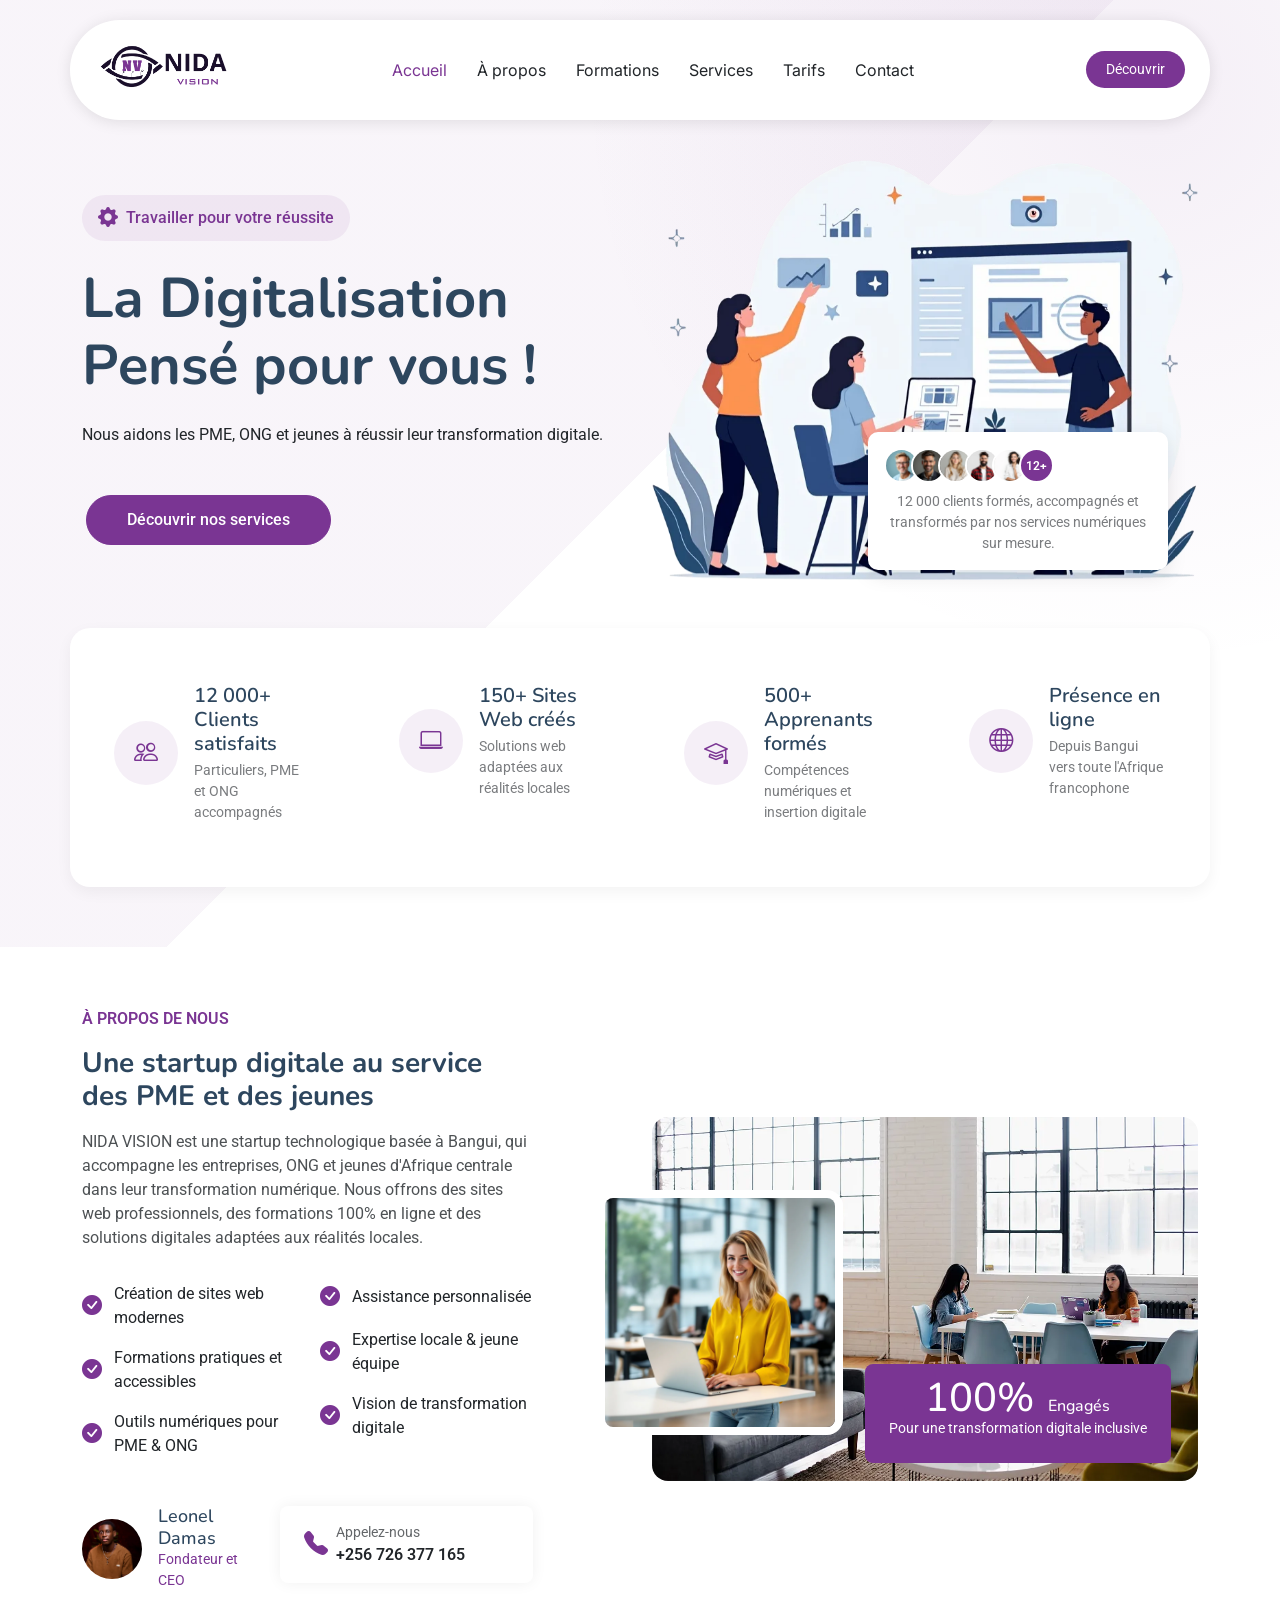
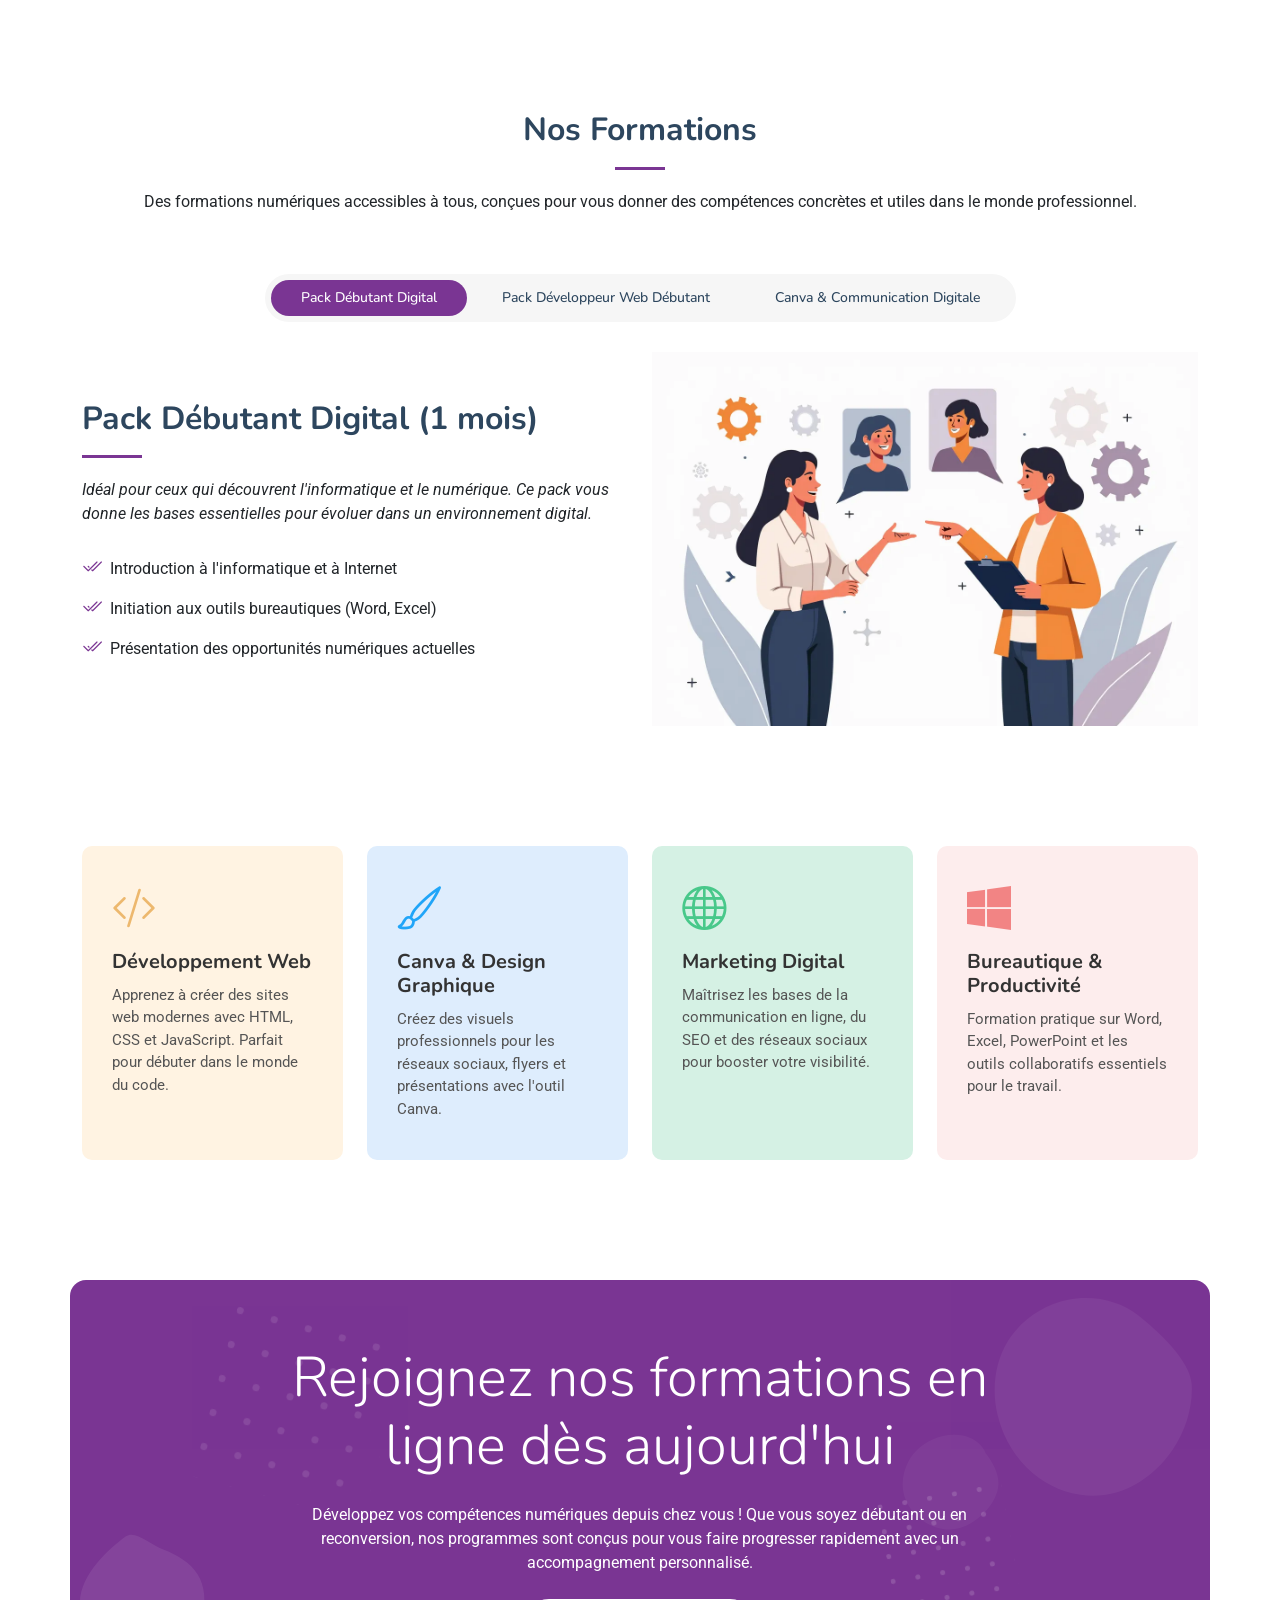
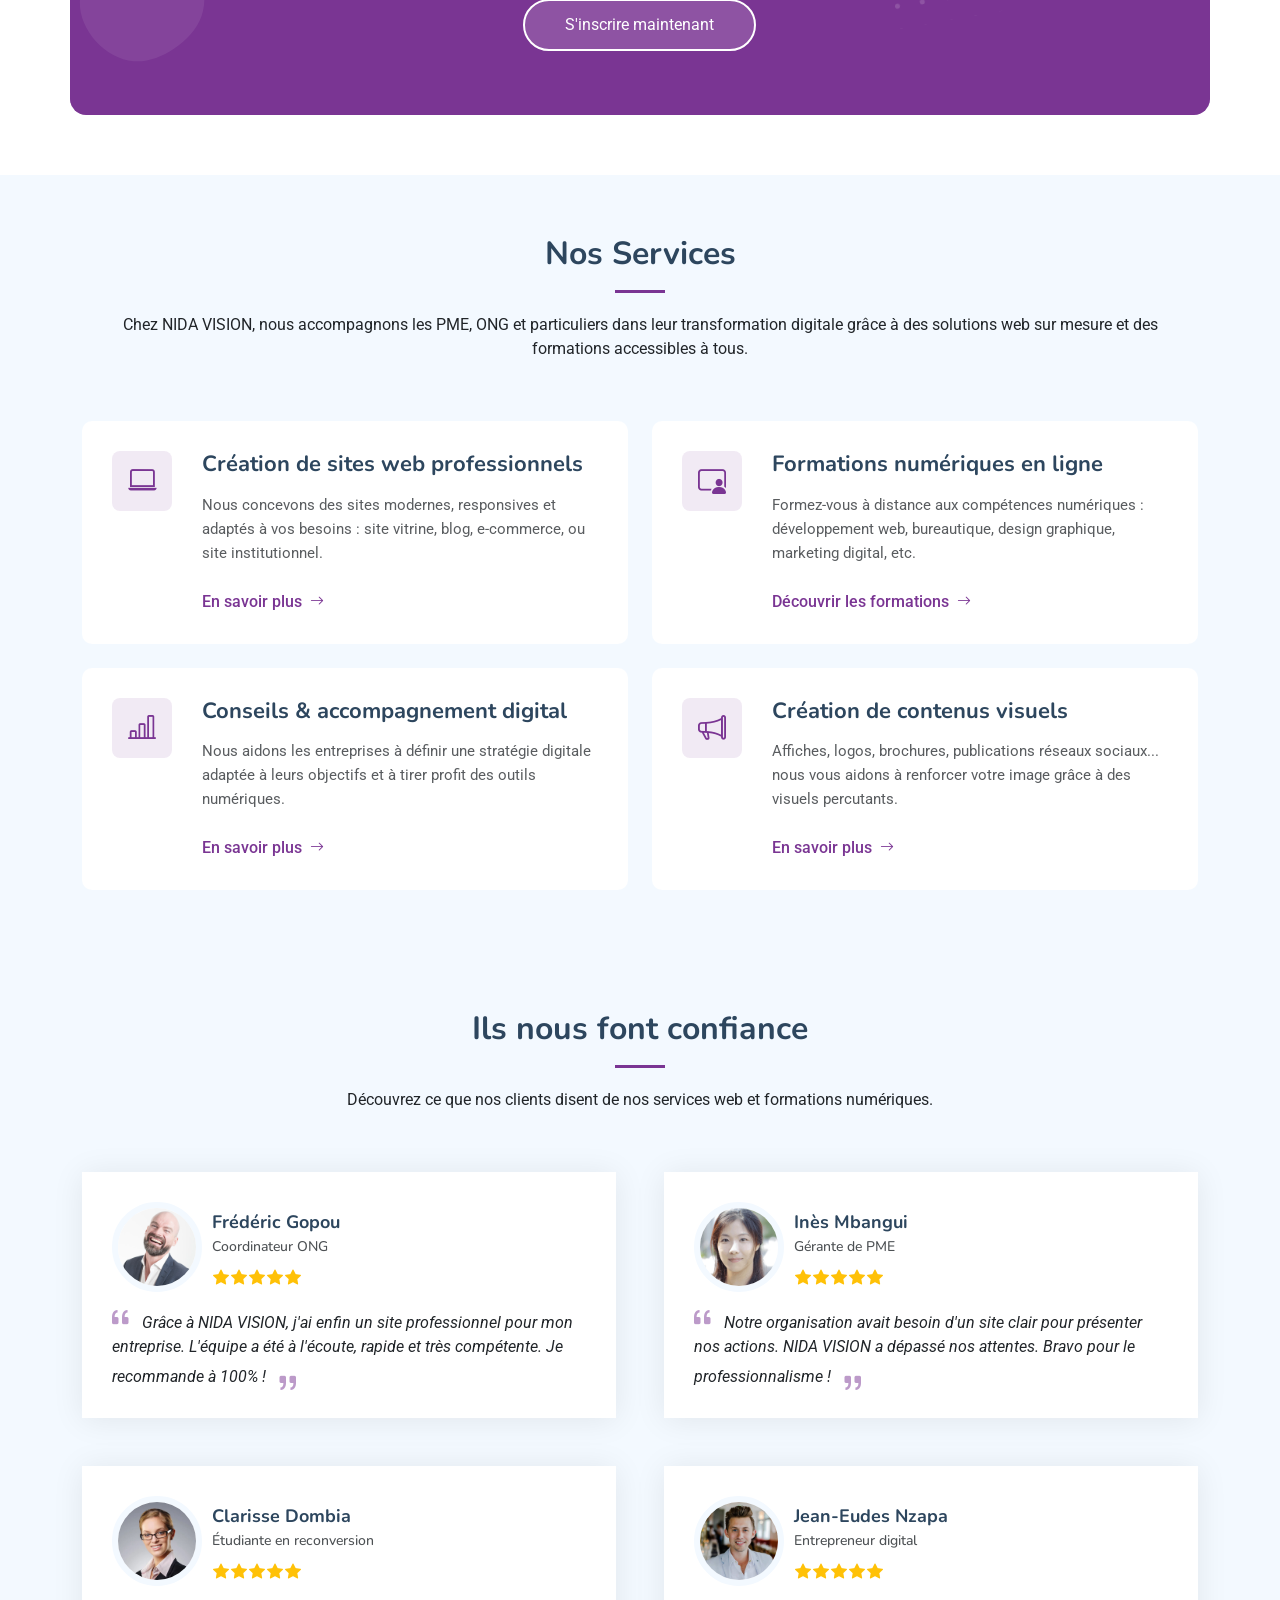
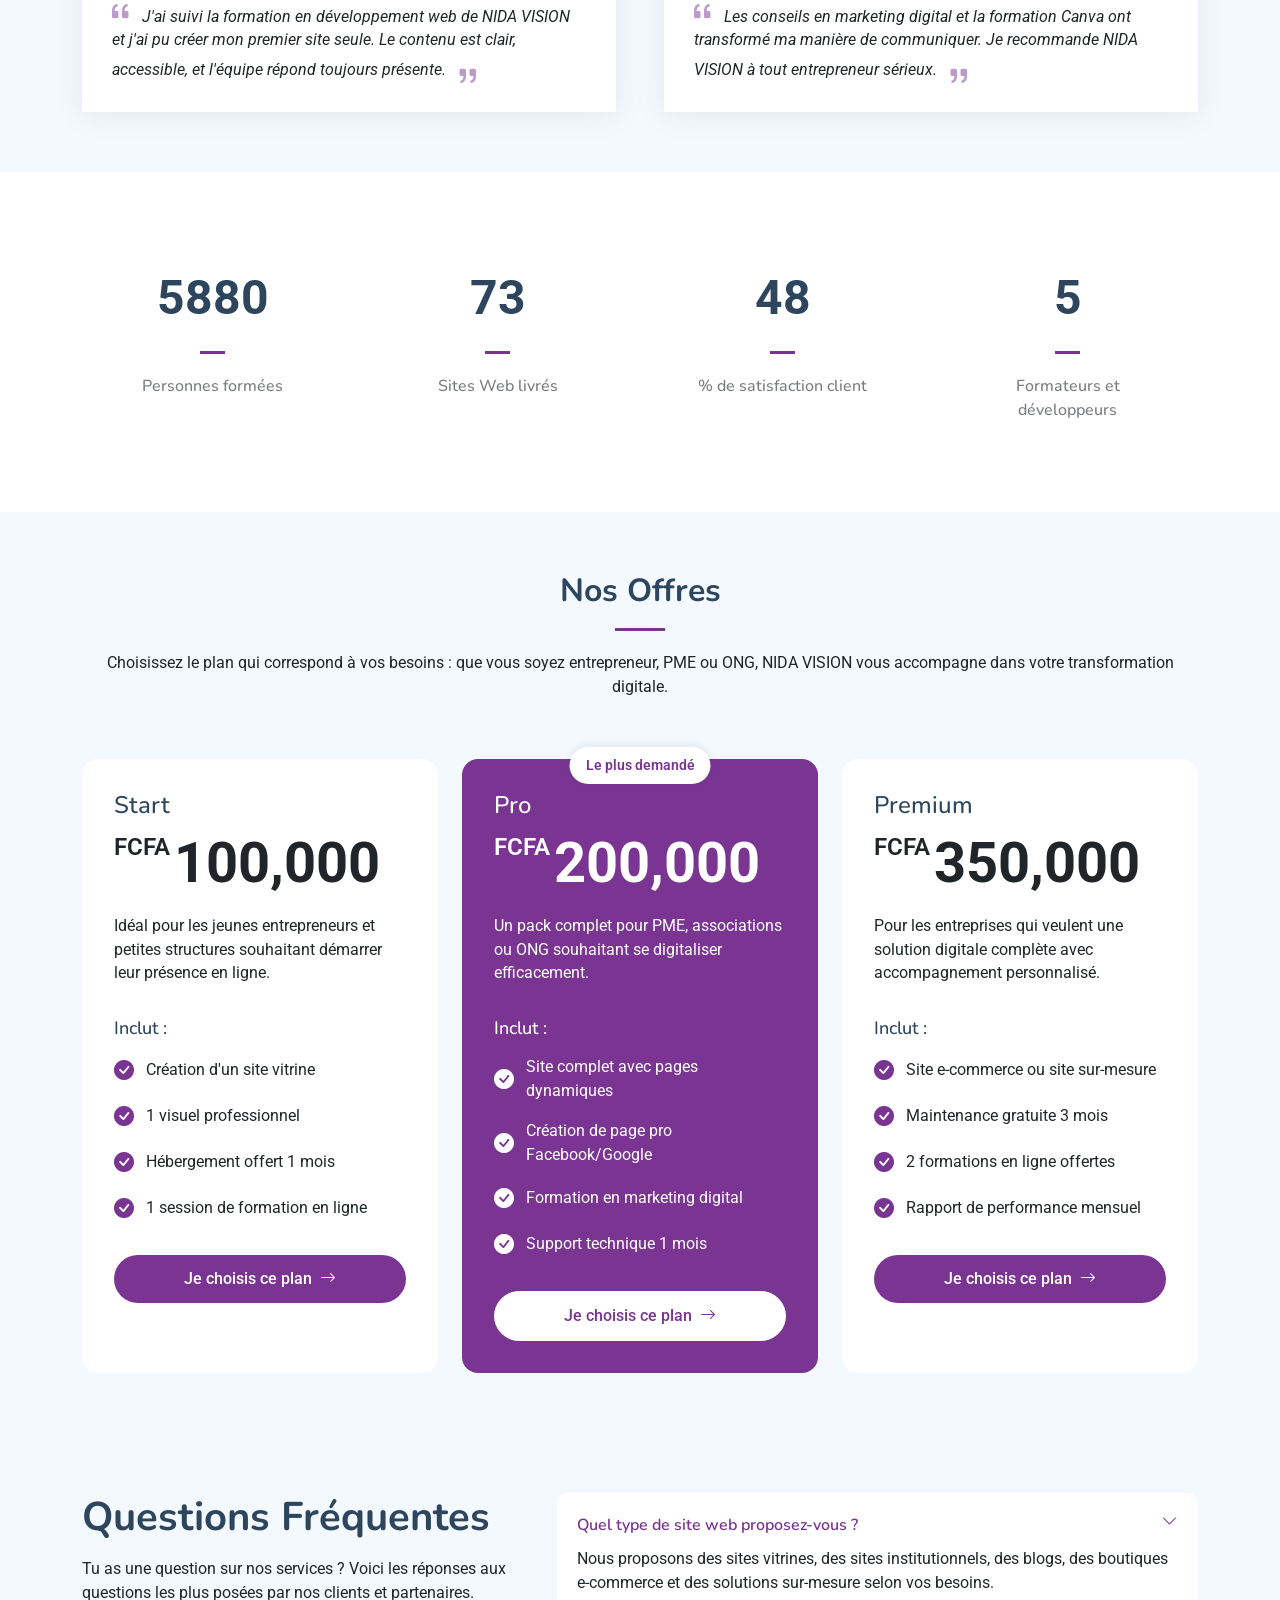
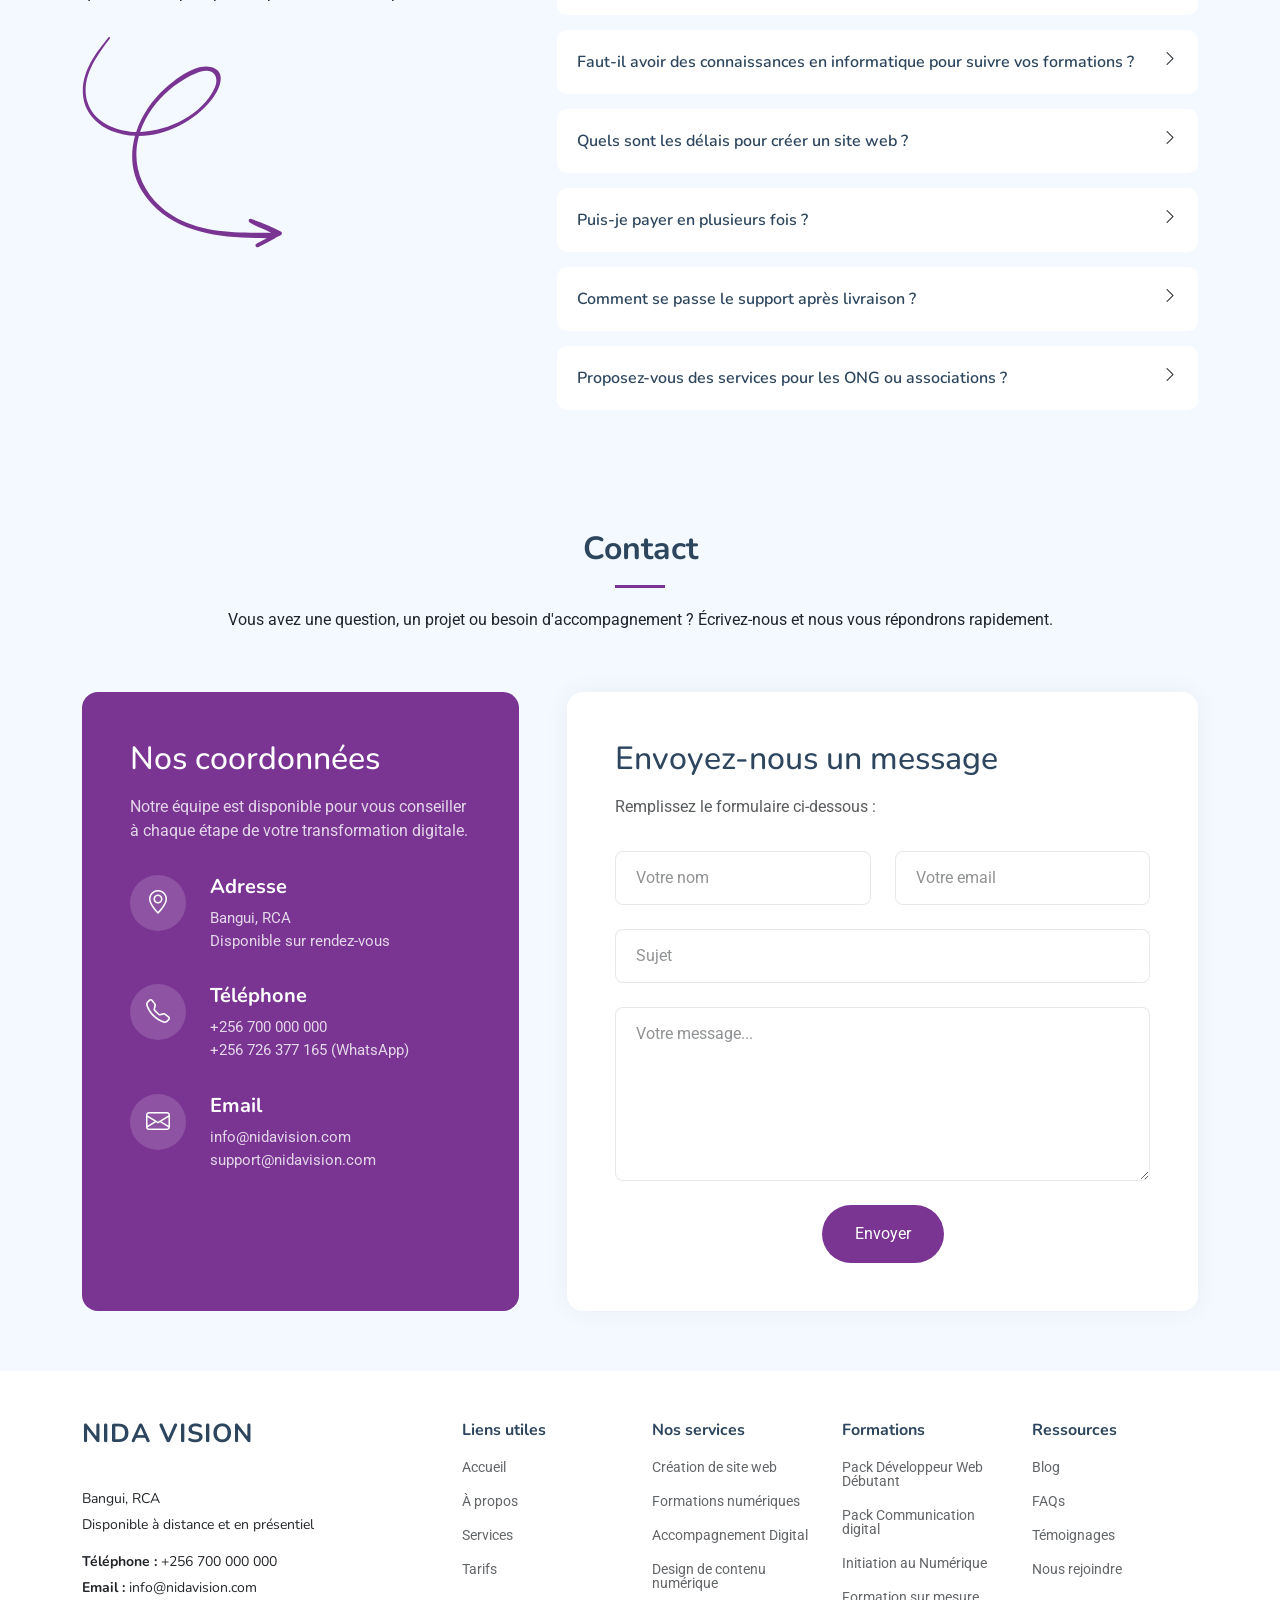
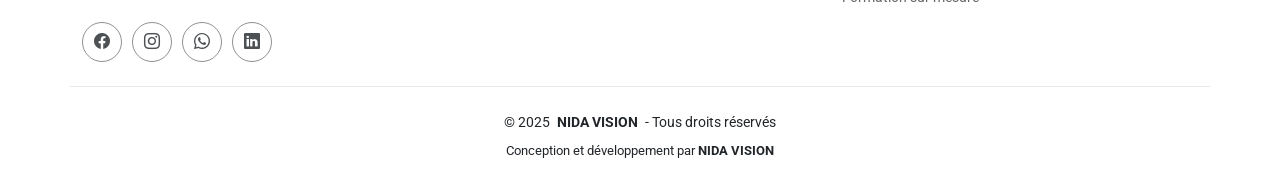
==== commit 25b81685: "Update favicon paths to use correct icons from assets/icons/web" ====
--- a/index.html
+++ b/index.html
@@ -15,8 +15,8 @@
   
 
   <!-- Favicons -->
-  <link href="assets/logo/2.png" rel="icon">
-  <link href="assets/img/apple-touch-icon.png" rel="apple-touch-icon">
+  <link href="assets/icons/web/favicon.ico" rel="icon">
+  <link href="assets/icons/web/apple-touch-icon.png" rel="apple-touch-icon">
 
   <!-- Fonts -->
   <link href="https://fonts.googleapis.com" rel="preconnect">
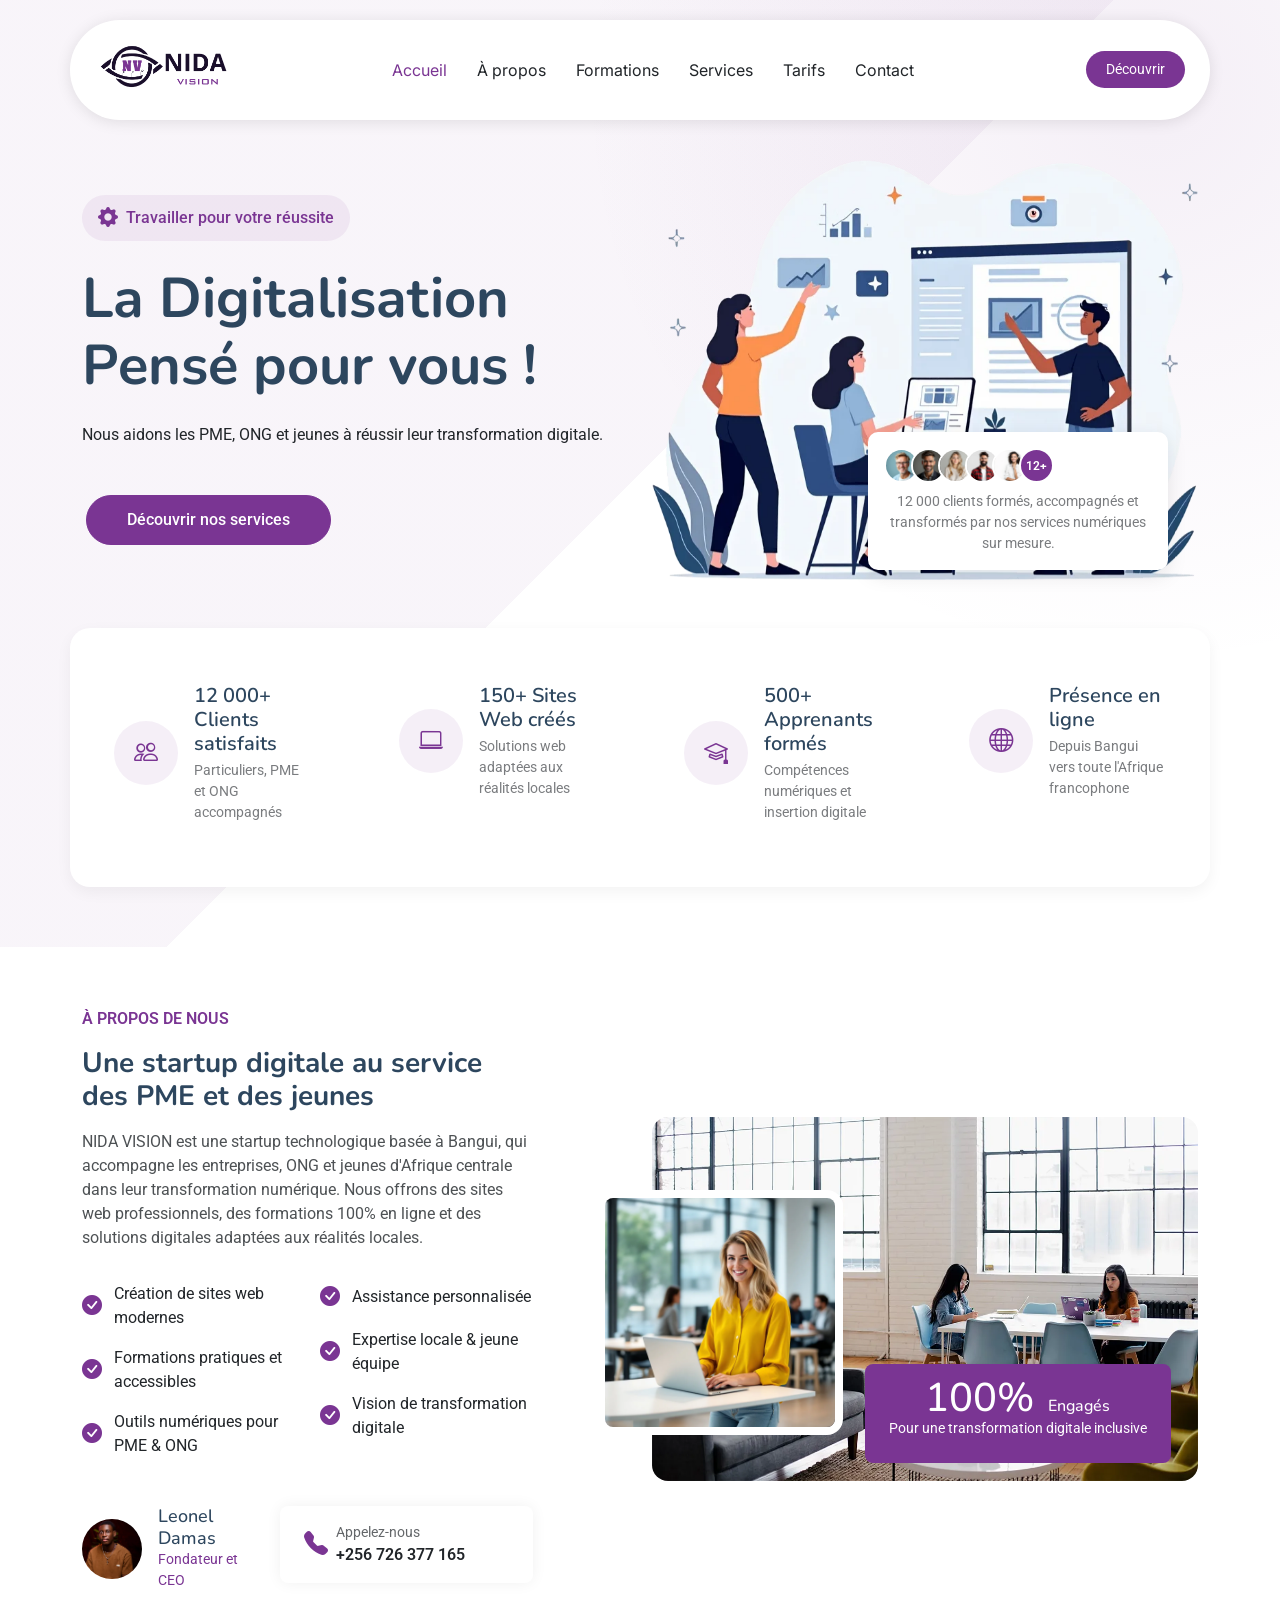
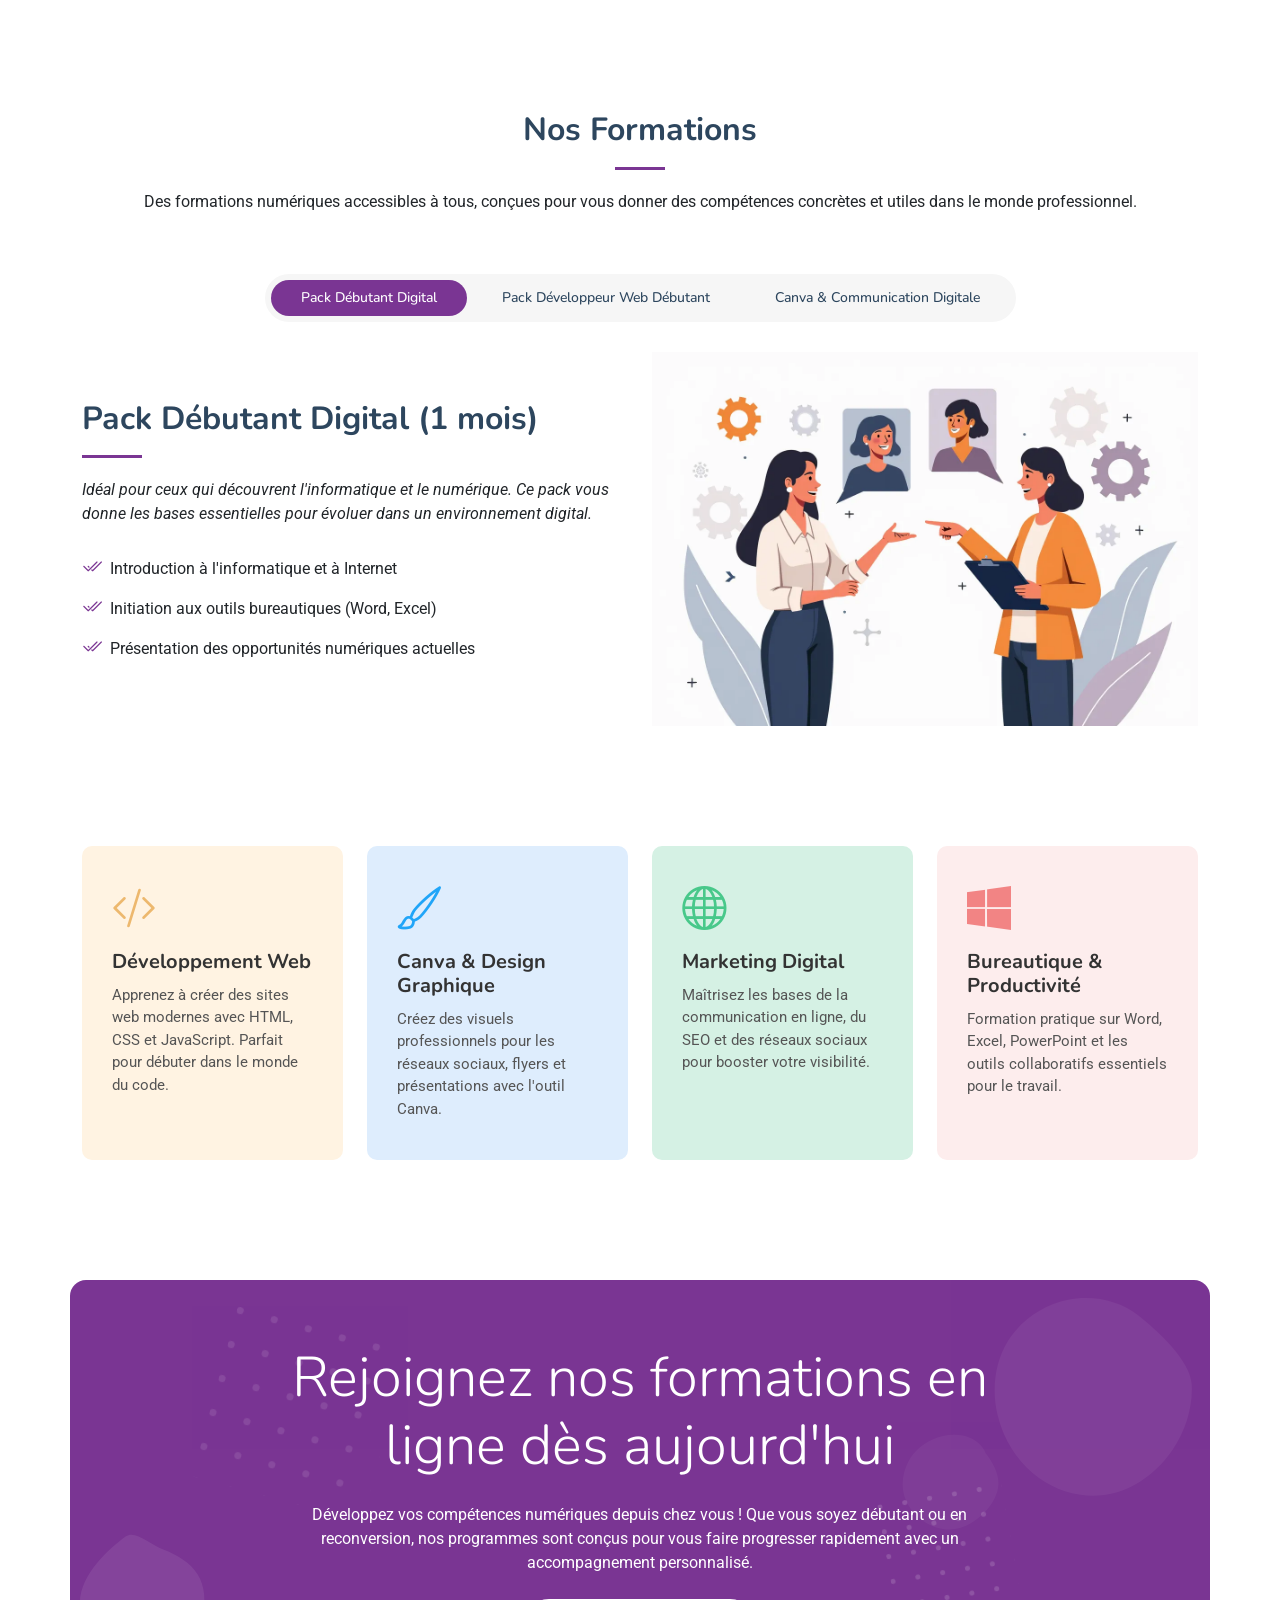
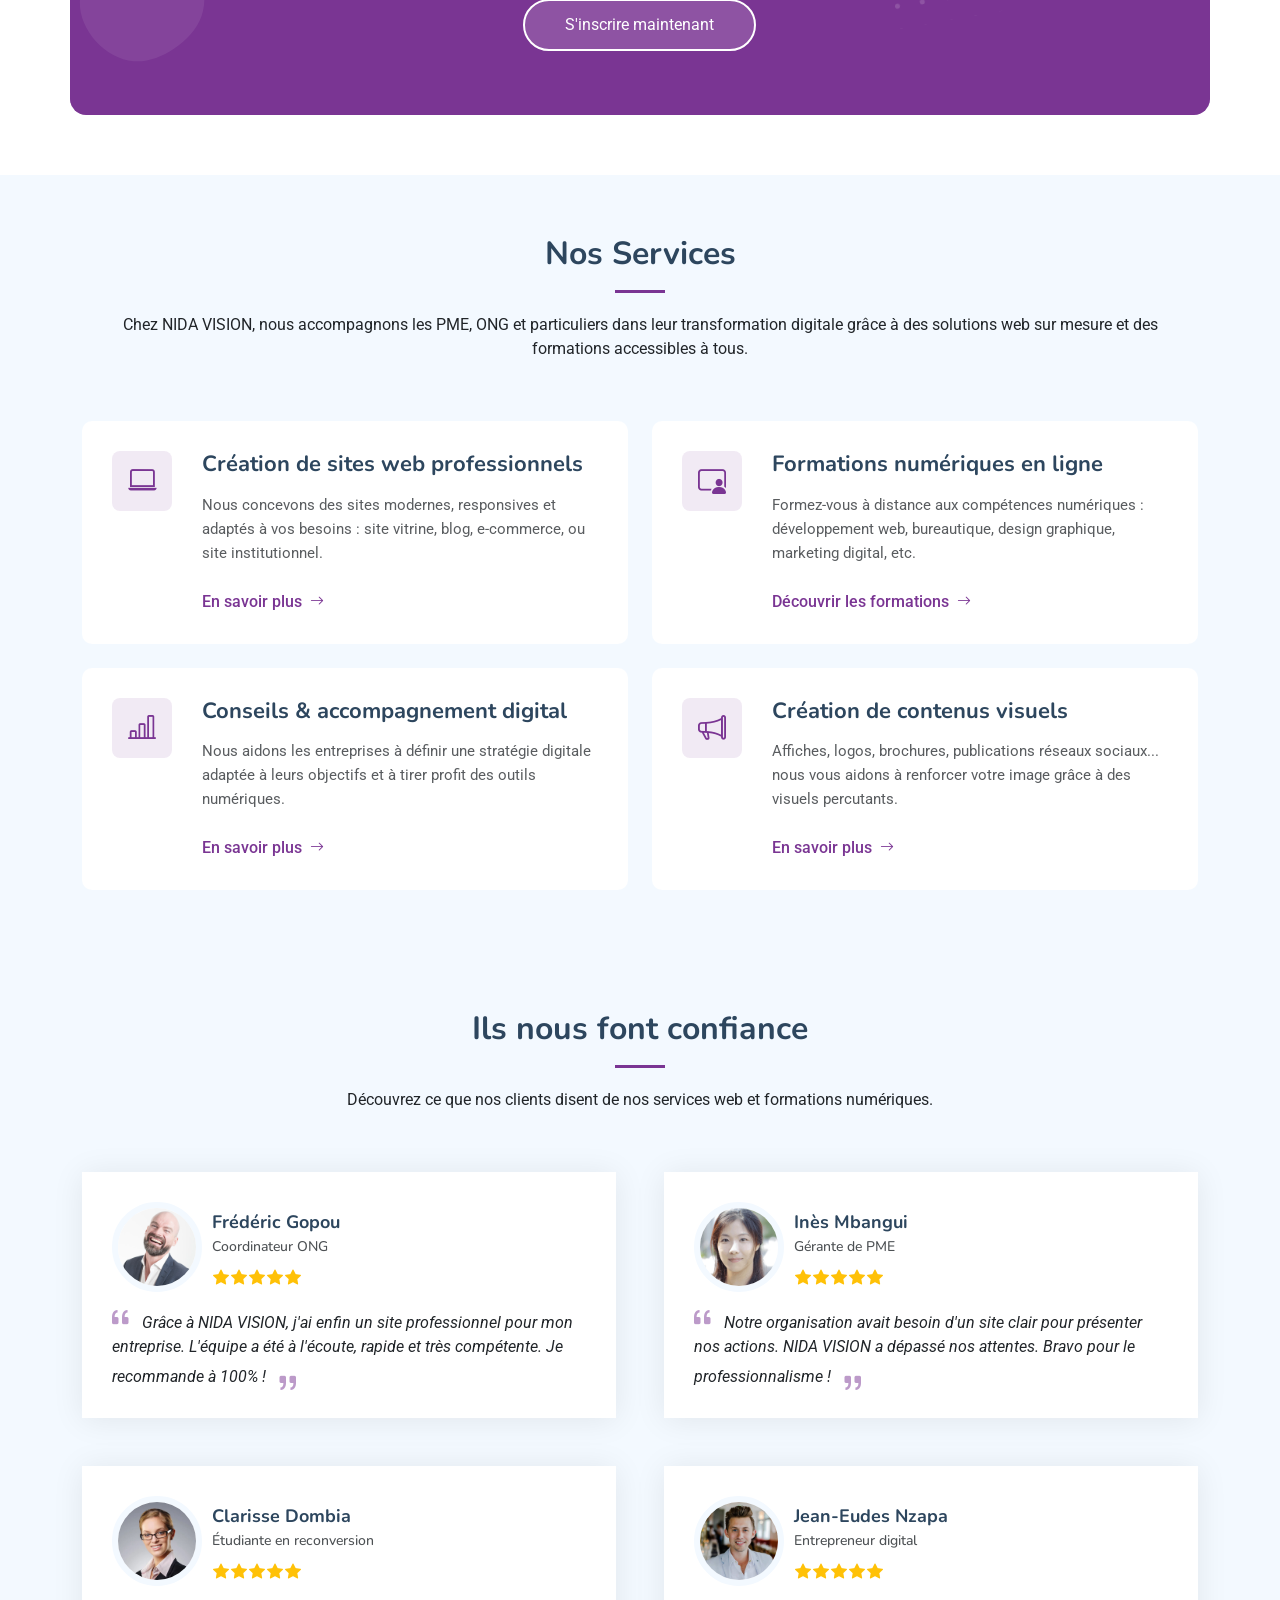
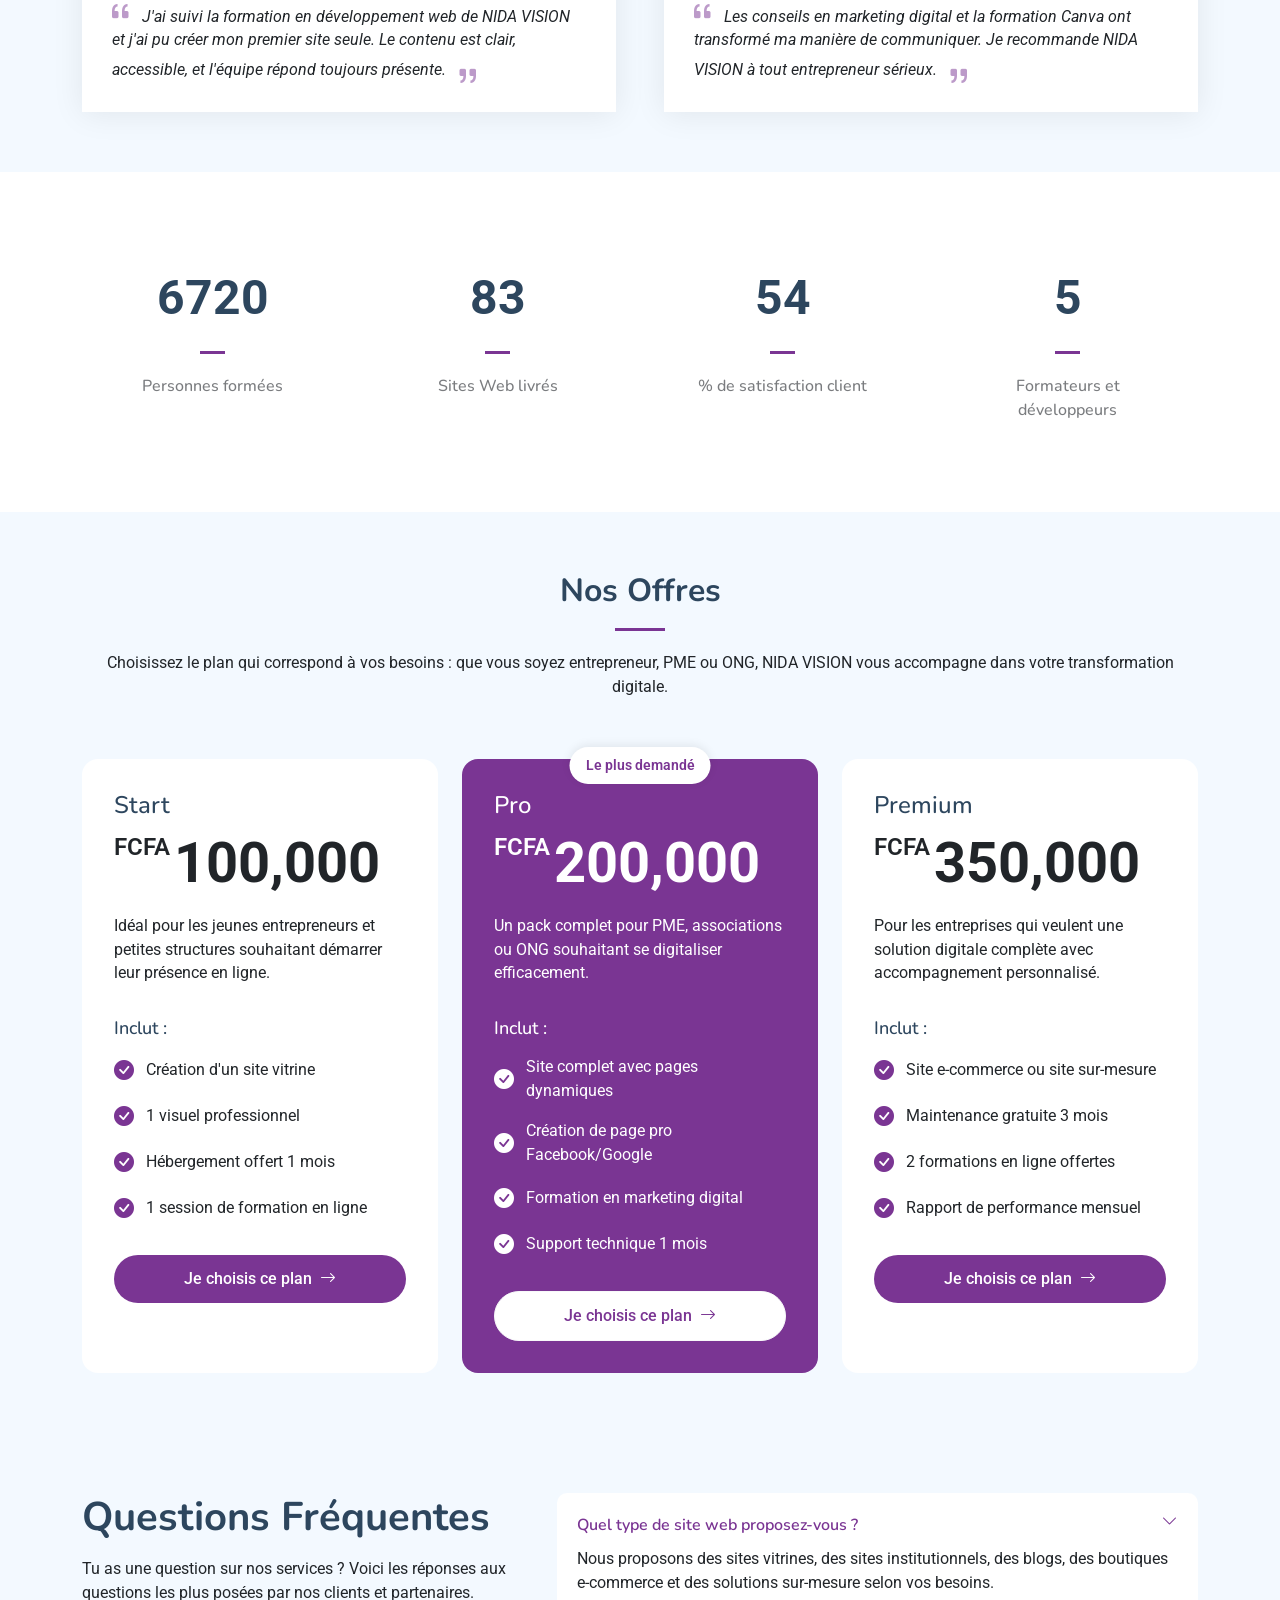
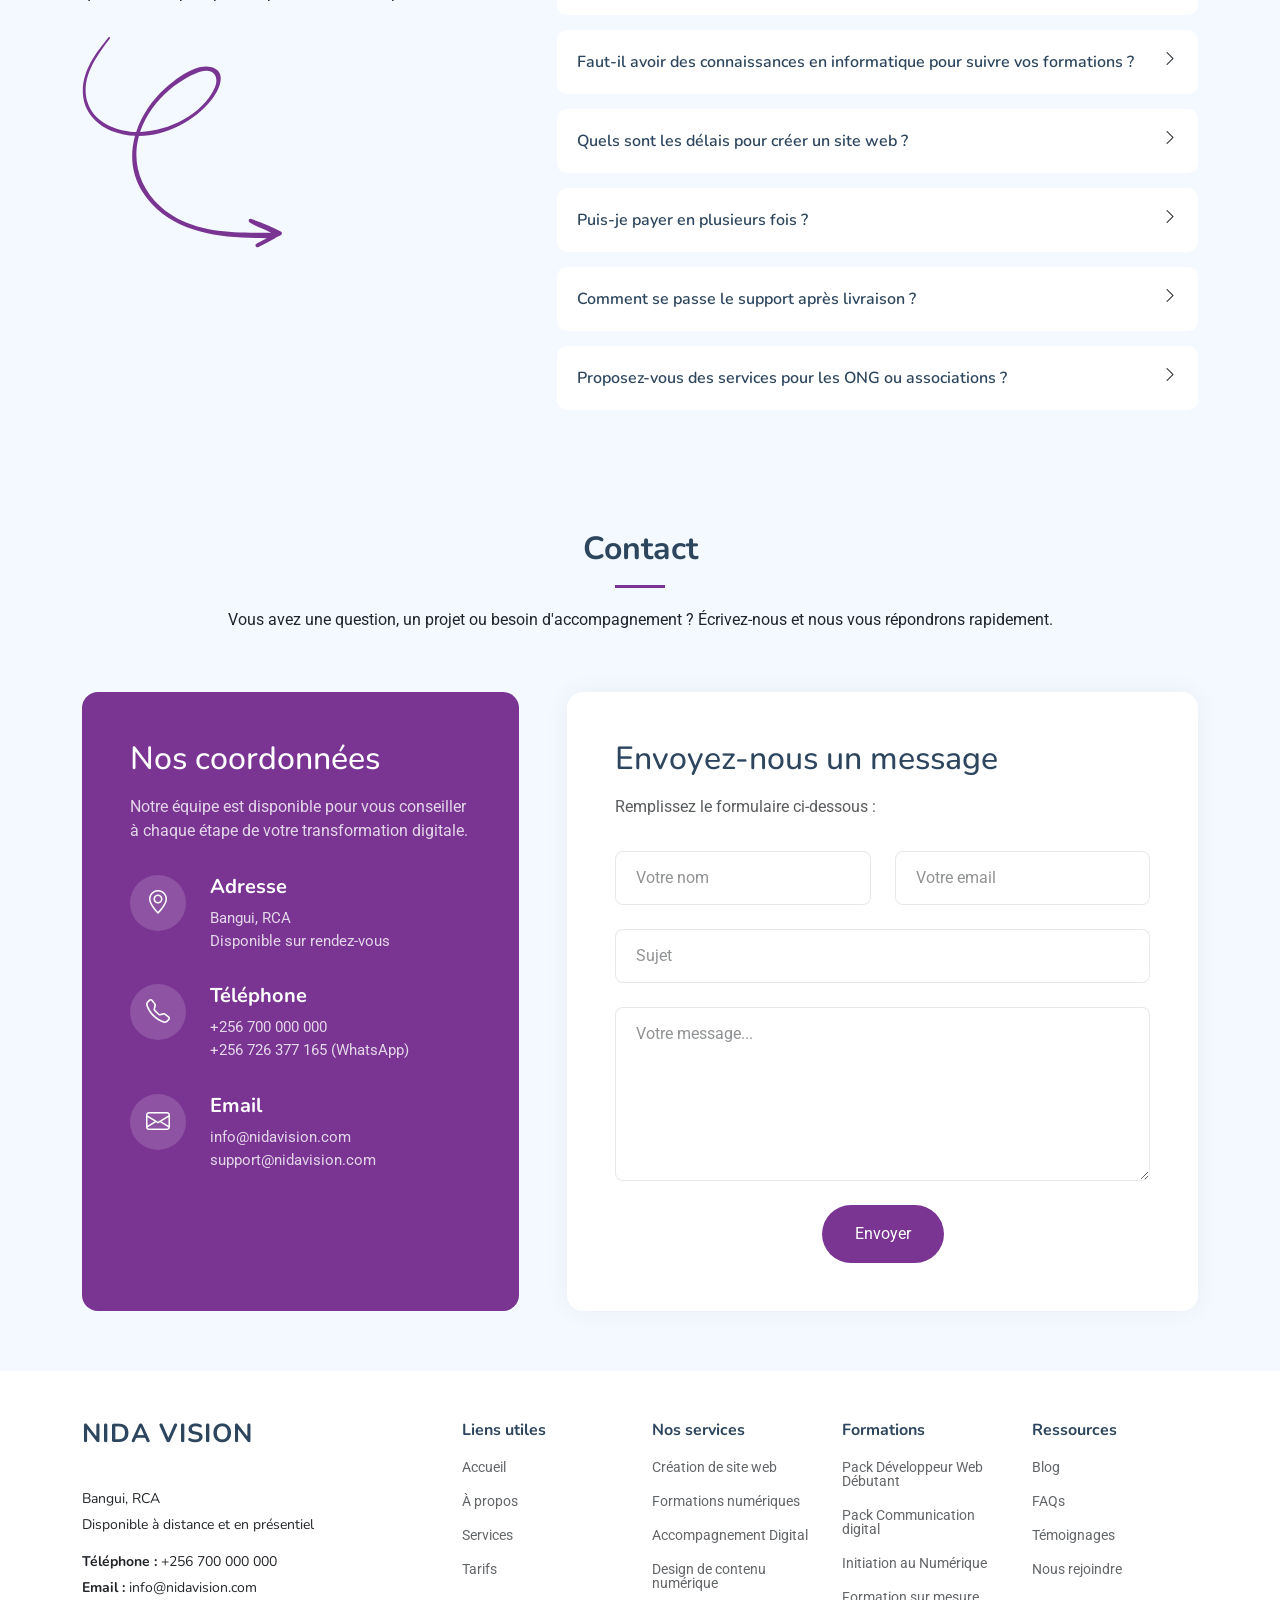
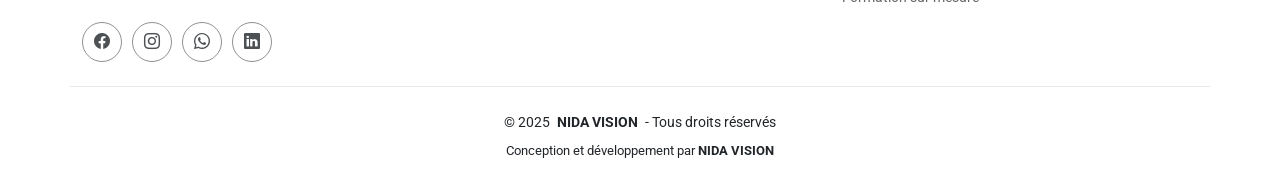
==== commit 9fd1c12d: "Add Open Graph and Twitter meta tags for social media and Google search" ====
--- a/index.html
+++ b/index.html
@@ -17,6 +17,22 @@
   <!-- Favicons -->
   <link href="assets/icons/web/favicon.ico" rel="icon">
   <link href="assets/icons/web/apple-touch-icon.png" rel="apple-touch-icon">
+  <link href="assets/icons/web/icon-192.png" rel="icon" type="image/png" sizes="192x192">
+  <link href="assets/icons/web/icon-512.png" rel="icon" type="image/png" sizes="512x512">
+  
+  <!-- Open Graph / Facebook -->
+  <meta property="og:type" content="website">
+  <meta property="og:url" content="https://nidavision.com/">
+  <meta property="og:title" content="NIDA VISION | Création de sites web professionnels & Formations numériques">
+  <meta property="og:description" content="NIDA VISION est une startup basée à Bangui, spécialisée dans la création de sites internet pour PME et ONG, et dans les formations pratiques aux compétences numériques.">
+  <meta property="og:image" content="https://nidavision.com/assets/icons/web/icon-512.png">
+
+  <!-- Twitter -->
+  <meta property="twitter:card" content="summary_large_image">
+  <meta property="twitter:url" content="https://nidavision.com/">
+  <meta property="twitter:title" content="NIDA VISION | Création de sites web professionnels & Formations numériques">
+  <meta property="twitter:description" content="NIDA VISION est une startup basée à Bangui, spécialisée dans la création de sites internet pour PME et ONG, et dans les formations pratiques aux compétences numériques.">
+  <meta property="twitter:image" content="https://nidavision.com/assets/icons/web/icon-512.png">
 
   <!-- Fonts -->
   <link href="https://fonts.googleapis.com" rel="preconnect">
